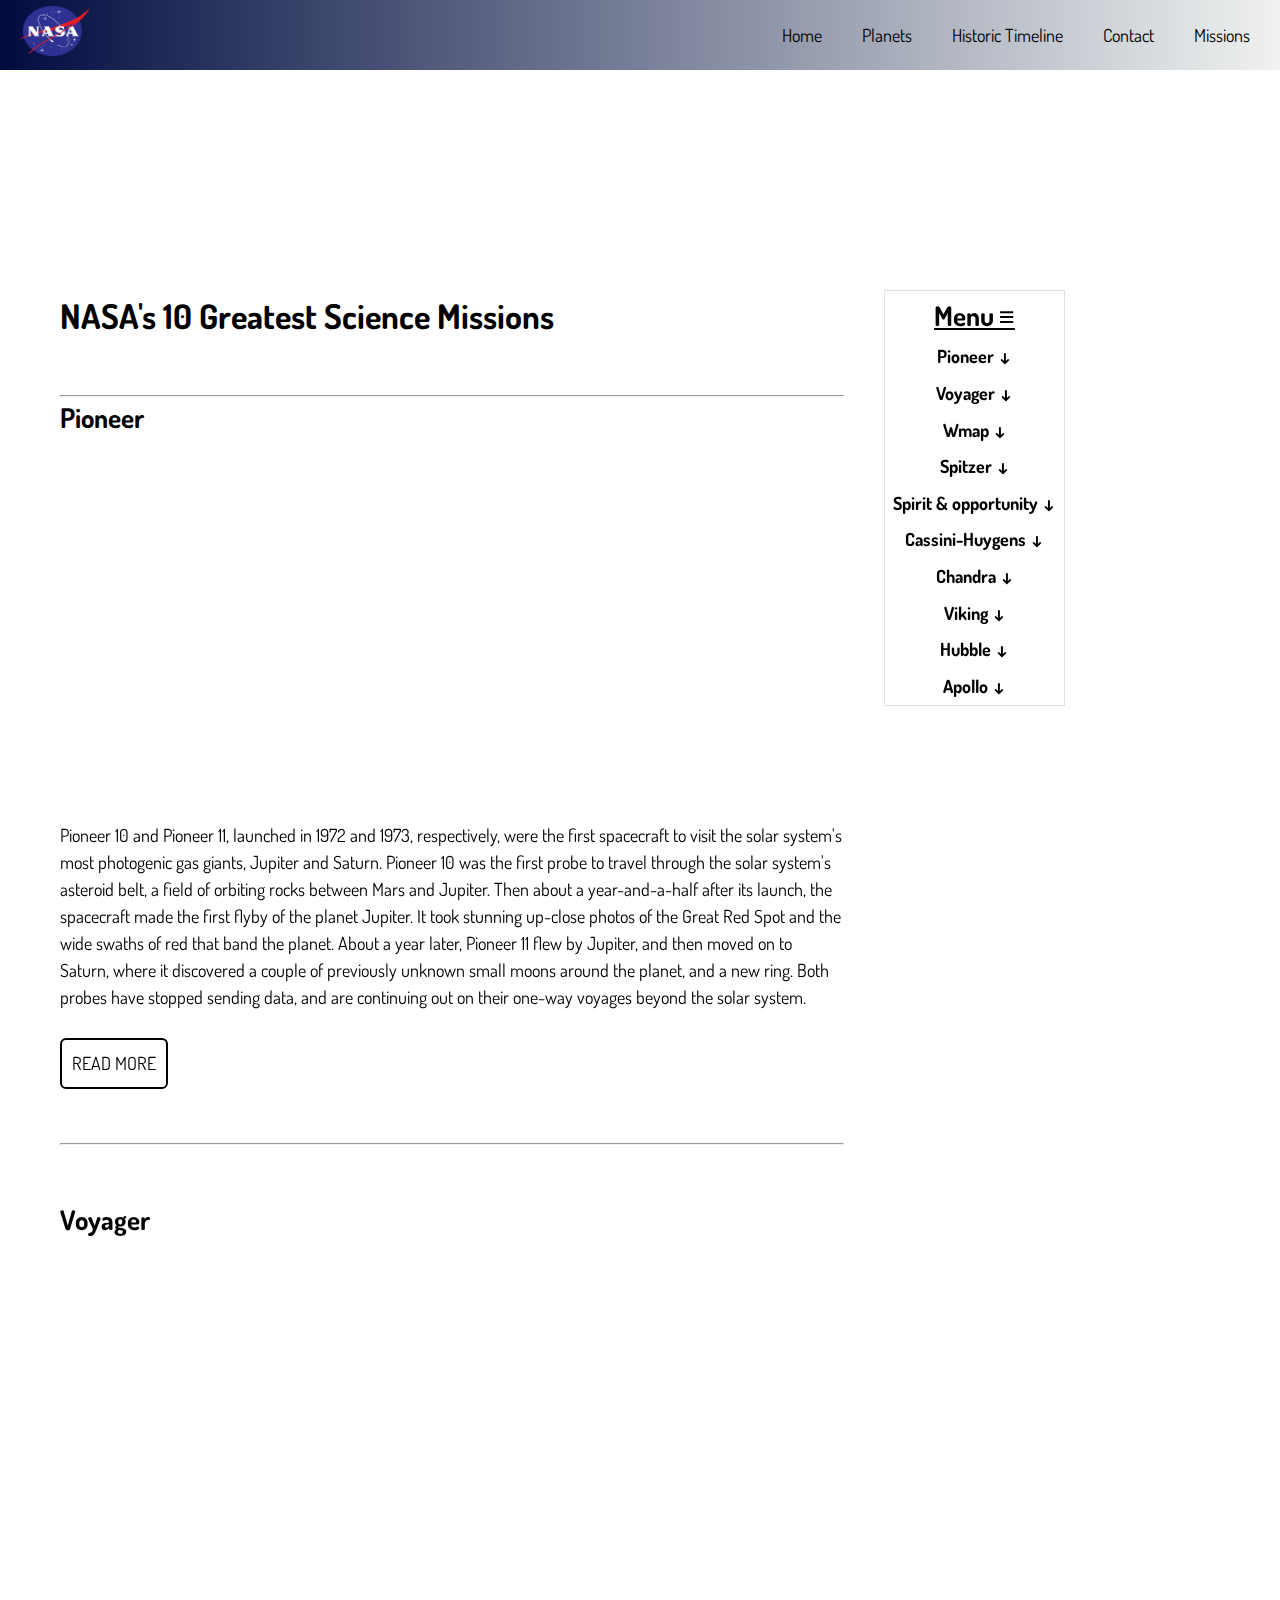
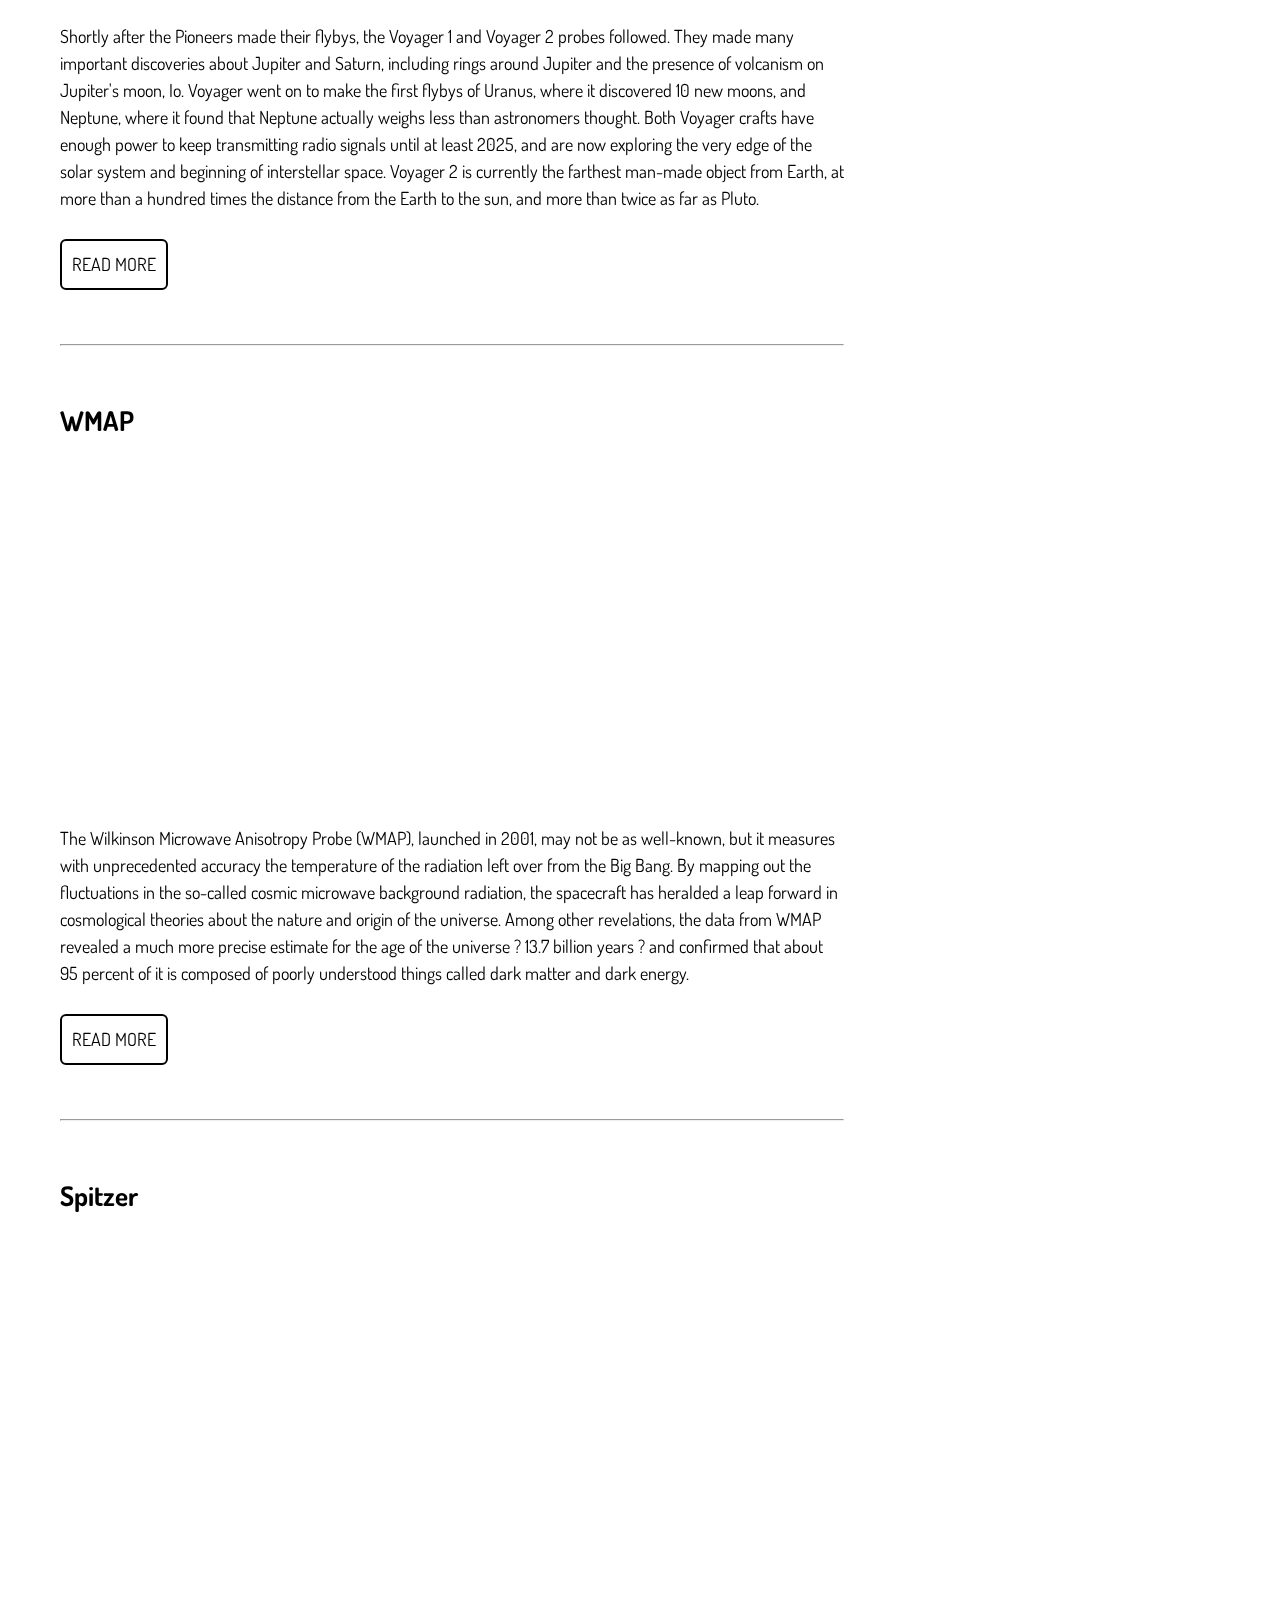
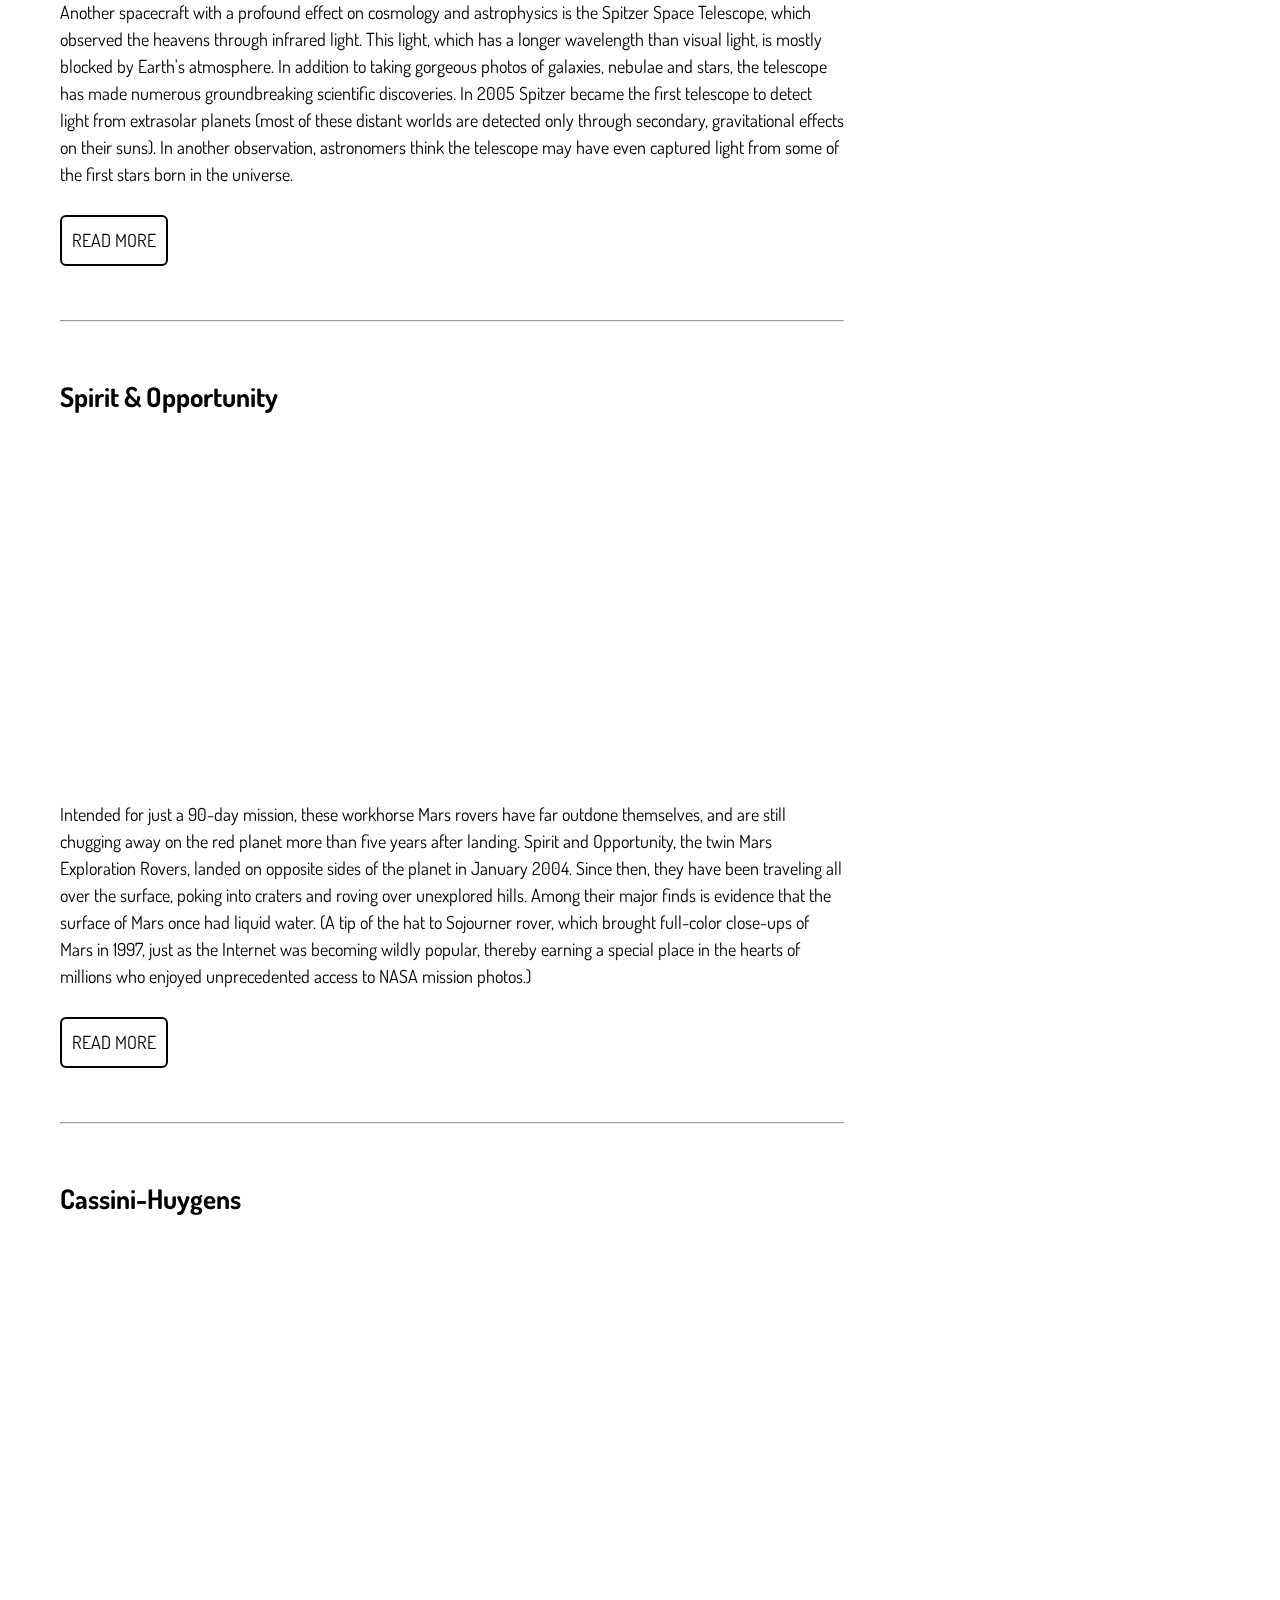
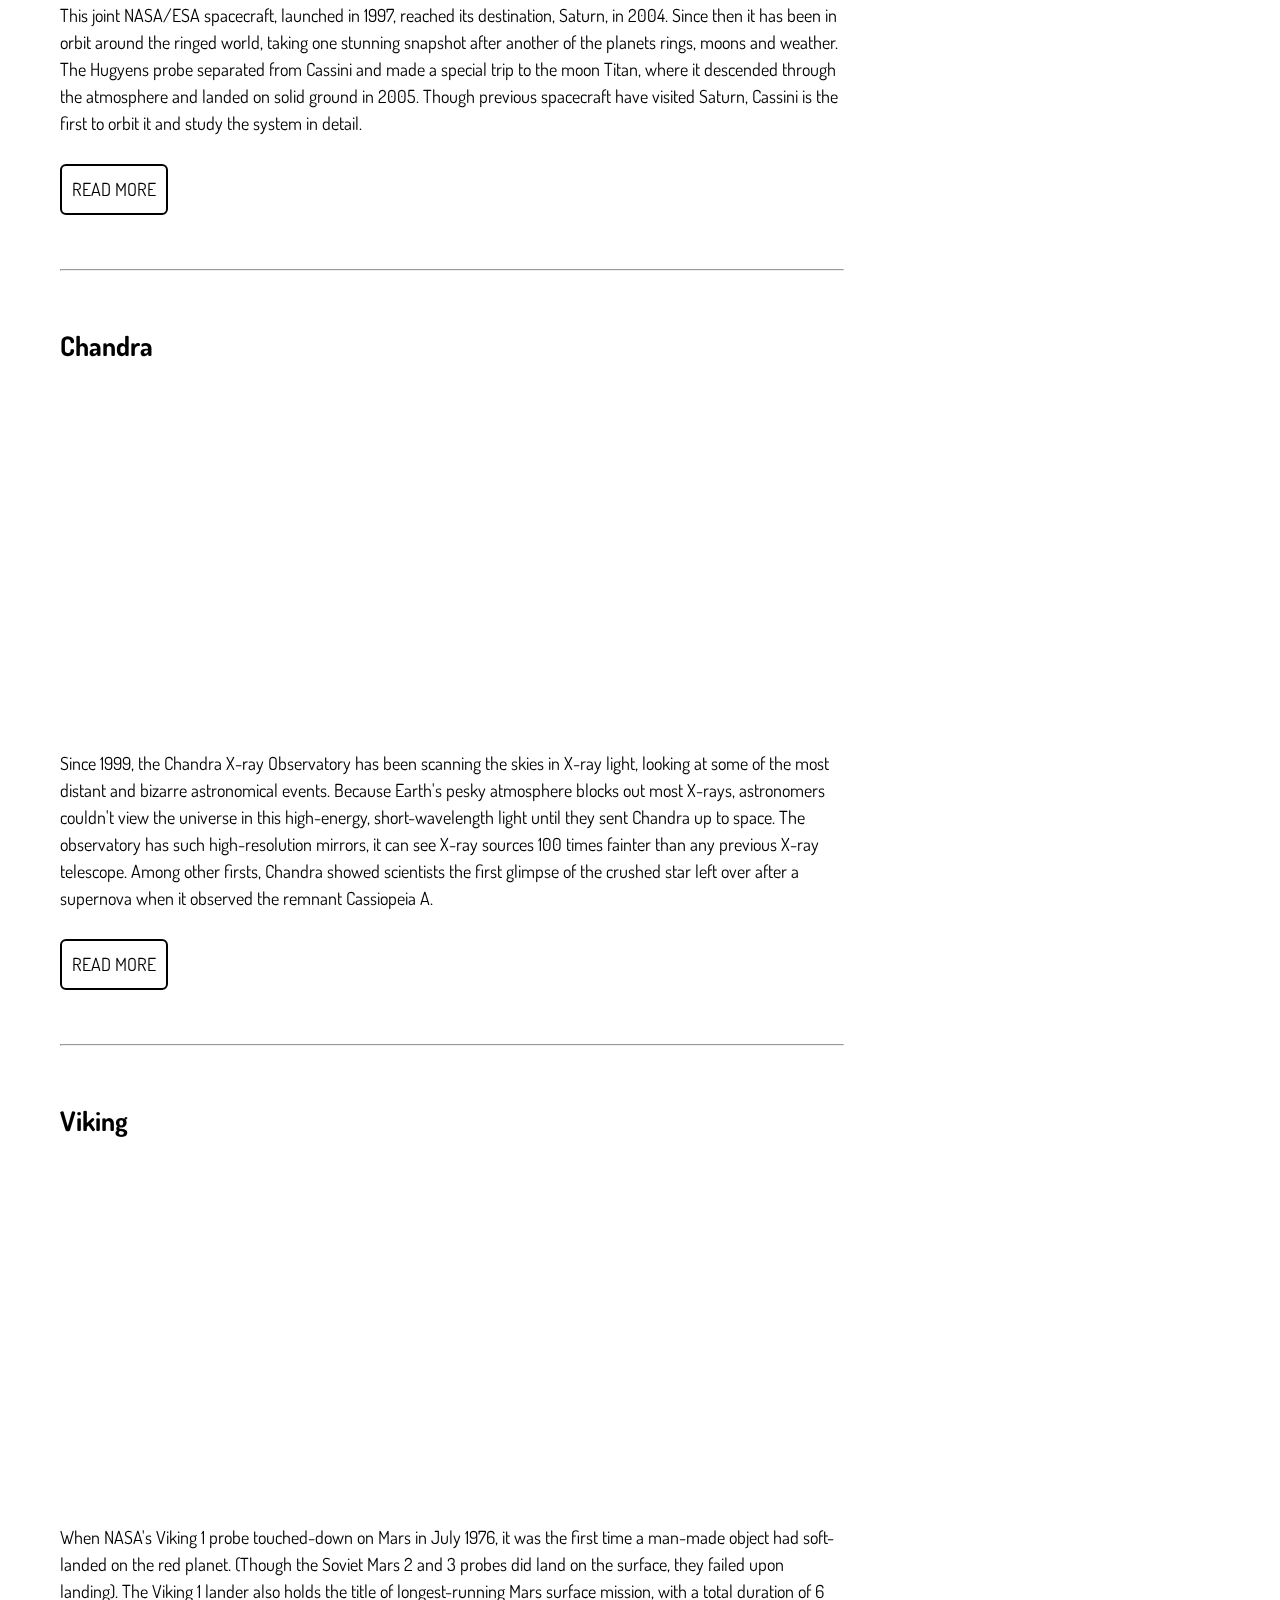
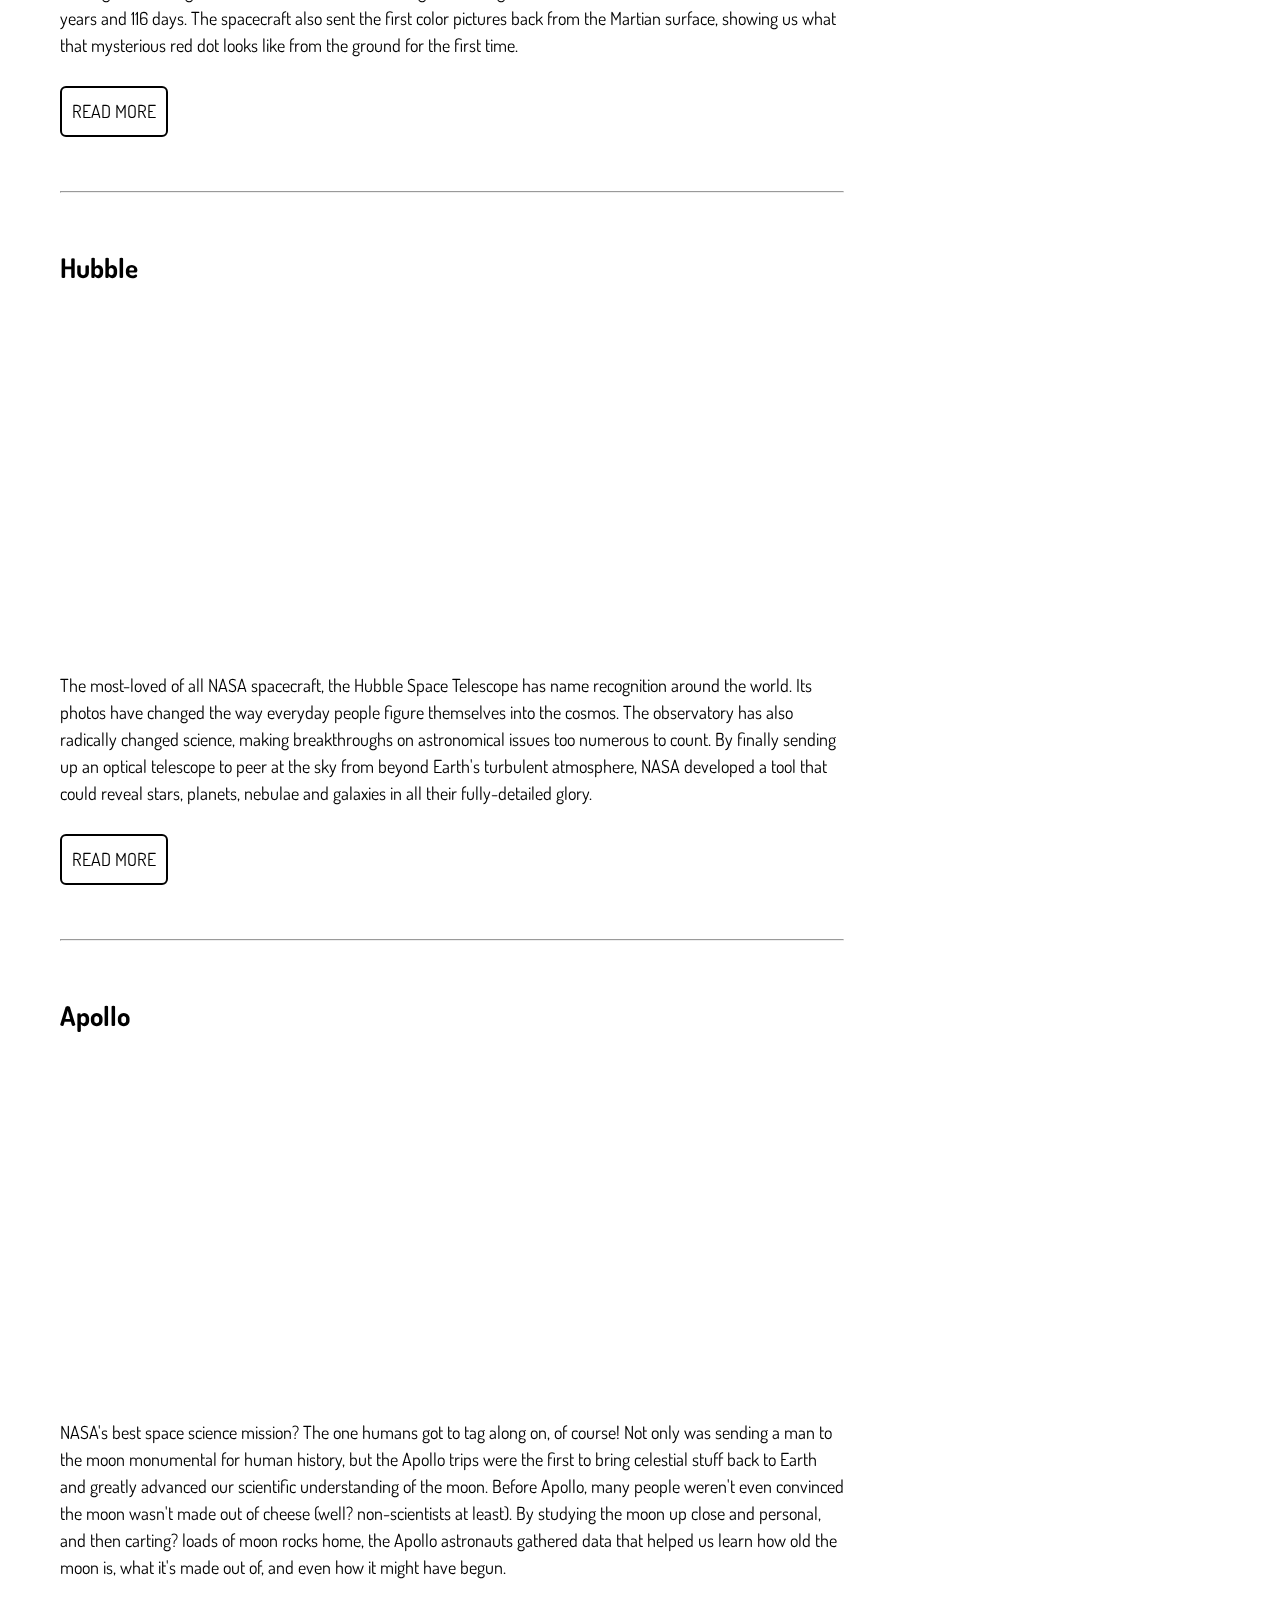
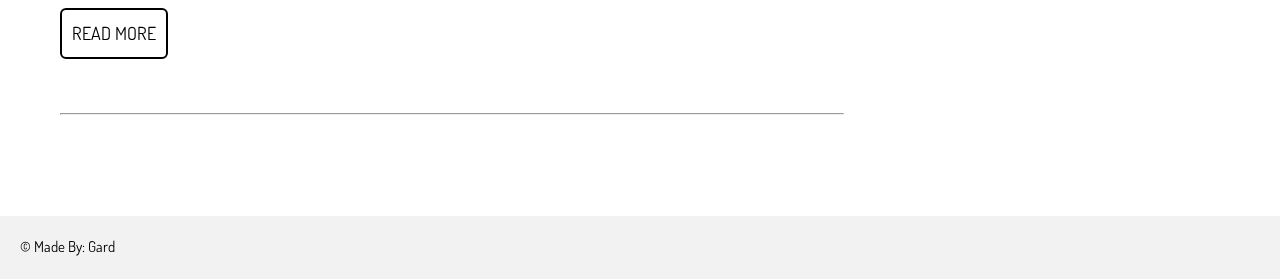
==== missions.html @ e84a9155 "asdas" ====
<!DOCTYPE html>
<html lang="en">
<head>
    <meta charset="UTF-8">
    <meta name="viewport" content="width=device-width, initial-scale=1.0">
    <meta http-equiv="X-UA-Compatible" content="ie=edge">
    <title>Missions</title>
    <link rel="stylesheet" href="css/style.css">
    <link rel="stylesheet" href="https://use.fontawesome.com/releases/v5.8.1/css/all.css" integrity="sha384-50oBUHEmvpQ+1lW4y57PTFmhCaXp0ML5d60M1M7uH2+nqUivzIebhndOJK28anvf" crossorigin="anonymous">
    <link rel="stylesheet" href="css/missions.css">
    <link rel="stylesheet" href="https://unpkg.com/aos@next/dist/aos.css" />

    
</head>
<body>
    <!--Navbar-->
        <nav class="navbar">
                <span class="navbar-toggle" id="js-navbar-toggle">
                    <i class="fas fa-bars"></i>
                </span>
                <a href="#" class="logo"><img src="bilder/logo.png" style="height: 50px; width: 70px;"></a>
                <ul class="main-nav" id="js-menu">
                    <li>
                        <a href="index.html" class="nav-links">Home</a>
                    </li>
                    <li>
                        <a href="planets2.html" class="nav-links">Planets</a>
                    </li>
                    <li>
                        <a href="timeline.html" class="nav-links">Historic Timeline</a>
                    </li>
                    <li>
                        <a href="#" class="nav-links">Contact</a>
                    </li>
                    <li>
                        <a href="" class="nav-links">Missions</a>
                    </li>
                </ul>
            </nav>

            <!--sidenav-->

            <section class="intro">
                    <div class="container-timeline">
                            
                    </div>
                  </section>
            
            
            <div class="container">
                    <!-- rows and columns -->
                    

                    <main>
                            <section>
                                
                              <article>
                                    <h1>NASA's 10 Greatest Science Missions</h1>
                                    <br><br><hr>

                                    <h2 id="pioneer">Pioneer</h2><br>  
                                    <iframe width="100%" height="350px;" src="https://www.youtube.com/embed/pKQG_kYLL0Y" frameborder="0" allow="accelerometer; autoplay; encrypted-media; gyroscope; picture-in-picture" allowfullscreen></iframe>
                                    
                                  <br>
                                  <p>Pioneer 10 and Pioneer 11, launched in 1972 and 1973, respectively, were the first spacecraft to visit the solar system's most photogenic gas giants, Jupiter and Saturn. Pioneer 10 was the first probe to travel through the solar system's asteroid belt, a field of orbiting rocks between Mars and Jupiter. Then about a year-and-a-half after its launch, the spacecraft made the first flyby of the planet Jupiter. It took stunning up-close photos of the Great Red Spot and the wide swaths of red that band the planet. About a year later, Pioneer 11 flew by Jupiter, and then moved on to Saturn, where it discovered a couple of previously unknown small moons around the planet, and a new ring. 
                                      Both probes have stopped sending data, and are continuing out on their one-way voyages beyond the solar system.</p>
                                      <br>
                                      <div>
                                            <a class="btn2" href="https://www.nasa.gov/centers/ames/missions/archive/pioneer.html" target="_blank" onclick="yourFunction(); return false">Read more</a>
                                            <div class="iconsmissions">
                                               <a href="#/"><i class="fab fa-facebook"></i></a>
                                               <a href="#/"><i class="fab fa-twitter-square"></i></a>
                                                <a href="#/"><i class="fab fa-linkedin"></i></a>
                                                <a href="#/"><i class="fab fa-github-square"></i></a>
                                                <a href="#/"><i class="fab fa-instagram"></i></a>
                                                <a href="#/"><i class="fab fa-google"></i></a>
                                                <a href="#/"><i class="fab fa-pinterest"></i></a>

                                        </div>
                                        </div>     
                                      <br><br><hr><br><br>
                                   
                                      <h2 id="voyager">Voyager</h2><br>
                                      <iframe width="100%;" height="350" src="https://www.youtube.com/embed/MGPM58S5Njg" frameborder="0" allow="accelerometer; autoplay; encrypted-media; gyroscope; picture-in-picture" allowfullscreen></iframe>
                                    <br>
                                    <p>Shortly after the Pioneers made their flybys, the Voyager 1 and Voyager 2 probes followed. They made many important discoveries about Jupiter and Saturn, including rings around Jupiter and the presence of volcanism on Jupiter's moon, Io. Voyager went on to make the first flybys of Uranus, where it discovered 10 new moons, and Neptune, where it found that Neptune actually weighs less than astronomers thought. Both Voyager crafts have enough power to keep transmitting radio signals until at least 2025, and are now exploring the very edge of the solar system and beginning of interstellar space. Voyager 2 is currently the farthest man-made object from Earth, 
                                        at more than a hundred times the distance from the Earth to the sun, and more than twice as far as Pluto.</p>
                                        <br>
                                      <div>
                                            <a class="btn2" href="https://voyager.jpl.nasa.gov/" target="_blank" onclick="yourFunction(); return false">Read more</a>
                                            <div class="iconsmissions">
                                                    <a href="#/"><i class="fab fa-facebook"></i></a>
                                                    <a href="#/"><i class="fab fa-twitter-square"></i></a>
                                                     <a href="#/"><i class="fab fa-linkedin"></i></a>
                                                     <a href="#/"><i class="fab fa-github-square"></i></a>
                                                     <a href="#/"><i class="fab fa-instagram"></i></a>
                                                     <a href="#/"><i class="fab fa-google"></i></a>
                                                     <a href="#/"><i class="fab fa-pinterest"></i></a>

                                        </div>
                                        </div>       
                                      
                                      <br><br><hr><br><br>
                                      
                                      <h2 id="wmap">WMAP</h2><br>
                                      <iframe width="100%;" height="350" src="https://www.youtube.com/embed/cnE4oYcCw8g" frameborder="0" allow="accelerometer; autoplay; encrypted-media; gyroscope; picture-in-picture" allowfullscreen></iframe>
                                        <br>
                                        <p>The Wilkinson Microwave Anisotropy Probe (WMAP), launched in 2001, may not be as well-known, but it measures with unprecedented accuracy the temperature of the radiation left over from the Big Bang. By mapping out the fluctuations in the so-called cosmic microwave background radiation, the spacecraft has heralded a leap forward in cosmological theories about the nature and origin of the universe. Among other revelations, the data from WMAP revealed a much more precise estimate for the age of the universe ? 13.7 billion years ? and confirmed that about 95 percent of it is 
                                            composed of poorly understood things called dark matter and dark energy.</p>
                                            <br>
                                      <div>
                                            <a class="btn2" href="https://map.gsfc.nasa.gov/" target="_blank" onclick="yourFunction(); return false">Read more</a>
                                            <div class="iconsmissions">
                                                    <a href="#/"><i class="fab fa-facebook"></i></a>
                                                    <a href="#/"><i class="fab fa-twitter-square"></i></a>
                                                     <a href="#/"><i class="fab fa-linkedin"></i></a>
                                                     <a href="#/"><i class="fab fa-github-square"></i></a>
                                                     <a href="#/"><i class="fab fa-instagram"></i></a>
                                                     <a href="#/"><i class="fab fa-google"></i></a>
                                                     <a href="#/"><i class="fab fa-pinterest"></i></a>
                                        </div>
                                        </div>             
                                      
                                      <br><br><hr><br><br>
                                            
                                            <h2 id="spitzer">Spitzer</h2><br>
                                            <iframe width="100%;" height="350" src="https://www.youtube.com/embed/vglkIIFQZWI" frameborder="0" allow="accelerometer; autoplay; encrypted-media; gyroscope; picture-in-picture" allowfullscreen></iframe><br>
                                            <p>Another spacecraft with a profound effect on cosmology and astrophysics is the Spitzer Space Telescope, which observed the heavens through infrared light. This light, which has a longer wavelength than visual light, is mostly blocked by Earth's atmosphere. In addition to taking gorgeous photos of galaxies, nebulae and stars, the telescope has made numerous groundbreaking scientific discoveries. In 2005 Spitzer became the first telescope to detect light from extrasolar planets (most of these distant worlds are detected only through secondary, gravitational effects on their suns). In another observation, astronomers think the telescope may have even captured light from some of the first stars born in the universe.</p>
                                            <br>
                                      <div>
                                            <a class="btn2" href="https://www.nasa.gov/feature/jpl/15-years-in-space-for-nasas-spitzer-space-telescope" target="_blank" onclick="yourFunction(); return false">Read more</a>
                                            <div class="iconsmissions">
                                                    <a href="#/"><i class="fab fa-facebook"></i></a>
                                                    <a href="#/"><i class="fab fa-twitter-square"></i></a>
                                                     <a href="#/"><i class="fab fa-linkedin"></i></a>
                                                     <a href="#/"><i class="fab fa-github-square"></i></a>
                                                     <a href="#/"><i class="fab fa-instagram"></i></a>
                                                     <a href="#/"><i class="fab fa-google"></i></a>
                                                     <a href="#/"><i class="fab fa-pinterest"></i></a>

                                        </div>
                                        </div>           
                                      
                                      <br><br><hr><br><br>

                                            <h2 id="spirit">Spirit & Opportunity</h2><br>
                                            <iframe width="100%;" height="350" src="https://www.youtube.com/embed/6t3IARmIdOI" frameborder="0" allow="accelerometer; autoplay; encrypted-media; gyroscope; picture-in-picture" allowfullscreen></iframe>
                                            <br>
                                            <p>Intended for just a 90-day mission, these workhorse Mars rovers have far outdone themselves, and are still chugging away on the red planet more than five years after landing. Spirit and Opportunity, the twin Mars Exploration Rovers, landed on opposite sides of the planet in January 2004. Since then, they have been traveling all over the surface, poking into craters and roving over unexplored hills. Among their major finds is evidence that the surface of Mars once had liquid water. (A tip of the hat to Sojourner rover, which brought full-color close-ups of Mars in 1997, just as the Internet was becoming wildly popular, thereby earning a special place in the hearts of millions who enjoyed unprecedented access to NASA mission photos.)</p>
                                            <br>
                                      <div>
                                            <a class="btn2" href="https://www.nasa.gov/mission_pages/mer/index.html" target="_blank" onclick="yourFunction(); return false">Read more</a>
                                            <div class="iconsmissions">
                                                    <a href="#/"><i class="fab fa-facebook"></i></a>
                                                    <a href="#/"><i class="fab fa-twitter-square"></i></a>
                                                     <a href="#/"><i class="fab fa-linkedin"></i></a>
                                                     <a href="#/"><i class="fab fa-github-square"></i></a>
                                                     <a href="#/"><i class="fab fa-instagram"></i></a>
                                                     <a href="#/"><i class="fab fa-google"></i></a>
                                                     <a href="#/"><i class="fab fa-pinterest"></i></a>

                                        </div>
                                        </div>               
                                      
                                      <br><br><hr><br><br>

                                            <h2 id="cassini">Cassini-Huygens</h2><br>
                                            <iframe width="100%;" height="350" src="https://www.youtube.com/embed/68vxYRAony8" frameborder="0" allow="accelerometer; autoplay; encrypted-media; gyroscope; picture-in-picture" allowfullscreen></iframe><br>
                                            <p>This joint NASA/ESA spacecraft, launched in 1997, reached its destination, Saturn, in 2004. Since then it has been in orbit around the ringed world, taking one stunning snapshot after another of the planets rings, moons and weather. The Hugyens probe separated from Cassini and made a special trip to the moon Titan, where it descended through the atmosphere and landed on solid ground in 2005. Though previous spacecraft have visited Saturn, Cassini is the first to orbit it and study the system in detail.</p>
                                            <br>
                                      <div>
                                            <a class="btn2" href="https://www.nasa.gov/mission_pages/cassini/main/index.html" target="_blank" onclick="yourFunction(); return false">Read more</a>
                                            <div class="iconsmissions">
                                                    <a href="#/"><i class="fab fa-facebook"></i></a>
                                                    <a href="#/"><i class="fab fa-twitter-square"></i></a>
                                                     <a href="#/"><i class="fab fa-linkedin"></i></a>
                                                     <a href="#/"><i class="fab fa-github-square"></i></a>
                                                     <a href="#/"><i class="fab fa-instagram"></i></a>
                                                     <a href="#/"><i class="fab fa-google"></i></a>
                                                     <a href="#/"><i class="fab fa-pinterest"></i></a>

                                        </div>
                                        </div>         
                                      
                                      <br><br><hr><br><br>

                                            <h2 id="chandra">Chandra</h2><br>
                                            <iframe width="100%;" height="350" src="https://www.youtube.com/embed/WJq_0ojsHq8" frameborder="0" allow="accelerometer; autoplay; encrypted-media; gyroscope; picture-in-picture" allowfullscreen></iframe><br>
                                            <p>Since 1999, the Chandra X-ray Observatory has been scanning the skies in X-ray light, looking at some of the most distant and bizarre astronomical events. Because Earth's pesky atmosphere blocks out most X-rays, astronomers couldn't view the universe in this high-energy, short-wavelength light until they sent Chandra up to space. The observatory has such high-resolution mirrors, it can see X-ray sources 100 times fainter than any previous X-ray telescope. Among other firsts, Chandra showed scientists the first glimpse of the crushed star left over after a supernova when it observed the remnant Cassiopeia A.</p>
                                            <br>
                                            <div>
                                                    <a class="btn2" href="https://www.nasa.gov/mission_pages/chandra/main/index.html" target="_blank" onclick="yourFunction(); return false">Read more</a>
                                                    <div class="iconsmissions">
                                                            <a href="#/"><i class="fab fa-facebook"></i></a>
                                                            <a href="#/"><i class="fab fa-twitter-square"></i></a>
                                                             <a href="#/"><i class="fab fa-linkedin"></i></a>
                                                             <a href="#/"><i class="fab fa-github-square"></i></a>
                                                             <a href="#/"><i class="fab fa-instagram"></i></a>
                                                             <a href="#/"><i class="fab fa-google"></i></a>
                                                             <a href="#/"><i class="fab fa-pinterest"></i></a>
        
                                                </div>
                                                </div>   
                                            
                                            <br><br><hr><br><br>

                                            <h2 id="viking">Viking</h2><br>
                                            <iframe width="100%;" height="350" src="https://www.youtube.com/embed/2omjPrRxJBk" frameborder="0" allow="accelerometer; autoplay; encrypted-media; gyroscope; picture-in-picture" allowfullscreen></iframe><br>
                                            <p>When NASA's Viking 1 probe touched-down on Mars in July 1976, it was the first time a man-made object had soft-landed on the red planet. (Though the Soviet Mars 2 and 3 probes did land on the surface, they failed upon landing). The Viking 1 lander also holds the title of longest-running Mars surface mission, with a total duration of 6 years and 116 days. The spacecraft also sent the first color pictures back from the Martian surface, showing us what that mysterious red dot looks like from the ground for the first time.</p>
                                            <br>
                                      <div>
                                            <a class="btn2" href="https://mars.nasa.gov/programmissions/missions/past/viking/" target="_blank" onclick="yourFunction(); return false">Read more</a>
                                            <div class="iconsmissions">
                                                    <a href="#/"><i class="fab fa-facebook"></i></a>
                                                    <a href="#/"><i class="fab fa-twitter-square"></i></a>
                                                     <a href="#/"><i class="fab fa-linkedin"></i></a>
                                                     <a href="#/"><i class="fab fa-github-square"></i></a>
                                                     <a href="#/"><i class="fab fa-instagram"></i></a>
                                                     <a href="#/"><i class="fab fa-google"></i></a>
                                                     <a href="#/"><i class="fab fa-pinterest"></i></a>

                                        </div>
                                        </div>      
                                      
                                      <br><br><hr><br><br>

                                            <h2 id="hubble">Hubble</h2><br>
                                            <iframe width="100%;" height="350" src="https://www.youtube.com/embed/GTWeA_1zyLw" frameborder="0" allow="accelerometer; autoplay; encrypted-media; gyroscope; picture-in-picture" allowfullscreen></iframe><br>
                                            <p>The most-loved of all NASA spacecraft, the Hubble Space Telescope has name recognition around the world. Its photos have changed the way everyday people figure themselves into the cosmos. The observatory has also radically changed science, making breakthroughs on astronomical issues too numerous to count. By finally sending up an optical telescope to peer at the sky from beyond Earth's turbulent atmosphere, NASA developed a tool that could reveal stars, planets, nebulae and galaxies in all their fully-detailed glory.</p>
                                            <br>
                                            <div>
                                                    <a class="btn2" href="https://www.nasa.gov/mission_pages/hubble/main/index.html" target="_blank" onclick="yourFunction(); return false">Read more</a>
                                                    <div class="iconsmissions">
                                                            <a href="#/"><i class="fab fa-facebook"></i></a>
                                                            <a href="#/"><i class="fab fa-twitter-square"></i></a>
                                                             <a href="#/"><i class="fab fa-linkedin"></i></a>
                                                             <a href="#/"><i class="fab fa-github-square"></i></a>
                                                             <a href="#/"><i class="fab fa-instagram"></i></a>
                                                             <a href="#/"><i class="fab fa-google"></i></a>
                                                             <a href="#/"><i class="fab fa-pinterest"></i></a>
        
                                                </div>
                                                </div>
                                            <br><br><hr><br><br>

                                            <h2 id="apollo">Apollo</h2><br>
                                            <iframe width="100%;" height="350" src="https://www.youtube.com/embed/1e2AnpbGLqw" frameborder="0" allow="accelerometer; autoplay; encrypted-media; gyroscope; picture-in-picture" allowfullscreen></iframe><br>
                                            <p>NASA's best space science mission? The one humans got to tag along on, of course! Not only was sending a man to the moon monumental for human history, but the Apollo trips were the first to bring celestial stuff back to Earth and greatly advanced our scientific understanding of the moon. Before Apollo, many people weren't even convinced the moon wasn't made out of cheese (well? non-scientists at least). By studying the moon up close and personal, and then carting? loads of moon rocks home, the Apollo astronauts gathered data that helped us learn how old the moon is, what it's made out of, and even how it might have begun.</p>
                                            <br>
                                      <div>
                                            <a class="btn2" href="https://www.nasa.gov/mission_pages/apollo/missions/index.html" target="_blank" onclick="yourFunction(); return false">Read more</a>
                                        <div class="iconsmissions">
                                                <a href="#/"><i class="fab fa-facebook"></i></a>
                                               <a href="#/"><i class="fab fa-twitter-square"></i></a>
                                                <a href="#/"><i class="fab fa-linkedin"></i></a>
                                                <a href="#/"><i class="fab fa-github-square"></i></a>
                                                <a href="#/"><i class="fab fa-instagram"></i></a>
                                                <a href="#/"><i class="fab fa-google"></i></a>
                                                <a href="#/"><i class="fab fa-pinterest"></i></a>

                                        </div>
                                      
                                    </div>
                                            <br><br><hr><br><br><br>

                                        </article>
                              <aside>
                                  <div class="sidenav" data-aos="flip-left"
                                  data-aos-easing="ease-out-cubic"
                                  data-aos-duration="400">
                                      <h2 class="h2menu">Menu &equiv;</h2>
                                    <h4><a href="#pioneer">Pioneer &darr;</a></h4>
                                  <h4><a href="#voyager">Voyager &darr;</a></h4>
                                  <h4><a href="#wmap">Wmap &darr;</a></h4>
                                  <h4><a href="#spitzer">Spitzer &darr;</a></h4>
                                  <h4><a href="#spirit">Spirit & opportunity &darr;</a></h4>
                                  <h4><a href="#cassini">Cassini-Huygens &darr;</a></h4>
                                  <h4><a href="#chandra">Chandra &darr;</a></h4>
                                  <h4><a href="#viking">Viking &darr;</a></h4>
                                  <h4><a href="#hubble">Hubble &darr;</a></h4>
                                  <h4><a href="#apollo">Apollo &darr;</a></h4>
                                </div>

                                
                              </aside>
                            </section>
                          </main>
                  </div>

            

                  <button onclick="topFunction()" id="myBtn" title="Go to top">Top</button>

            <!--footer-->
    <footer class="page-footer">
            <small>© Made By: Gard</small>
            <ul>
              <li>
                <a href="" target="_blank">
                  <i class="fab fa-facebook"></i>
                </a>
              </li>
              <li>
                <a href="" target="_blank">
                  <i class="fab fa-twitter-square"></i>
                </a>
              </li>
              <li>
                <a href="" target="_blank">
                  <i class="fab fa-linkedin"></i>
                </a>
              </li>
              <li>
                <a href="" target="_blank">
                  <i class="fab fa-github-square"></i>
                </a>
              </li>
            </ul>
          </footer>

    

    <script src="js/script.js"></script>
    <script src="js/missions.js"></script>
    <script src="https://unpkg.com/aos@next/dist/aos.js"></script>
  <script>
    AOS.init();
  </script>


</body>
</html>
---- css/style.css ----
@import url("https://fonts.googleapis.com/css?family=Dosis:400,700");

:root {
  --main-white-color: #f2f2f2;
  --main-black-color: black;
  --main-purple-color: #9e89b8;
}

* {
  padding: 0;
  margin: 0;
  box-sizing: border-box;
}

button {
  background: none;
  outline: none;
  cursor: pointer;
}

ul {
  list-style: none;
}

a {
  text-decoration: none;
  color: inherit;
}

body {
  font: 16px/1.5 "Dosis", sans-serif;
  
}

.navbar {
  font-size: 18px;
  background: #F0F2F0;  /* fallback for old browsers */
  background: -webkit-linear-gradient(to right, #000C40, #F0F2F0);  /* Chrome 10-25, Safari 5.1-6 */
  background: linear-gradient(to right, #000C40, #F0F2F0); /* W3C, IE 10+/ Edge, Firefox 16+, Chrome 26+, Opera 12+, Safari 7+ */;
  padding-bottom: 10px;
}

.main-nav {
  list-style-type: none;
  display: none;
}

.nav-links,
.logo {
  text-decoration: none;
  color: black;
}

.main-nav li {
  text-align: center;
  margin: 15px auto;
}

.logo {
  display: inline-block;
  font-size: 22px;
  margin-top: 10px;
  margin-left: 20px;
}

.navbar-toggle {
  position: absolute;
  top: 10px;
  right: 20px;
  cursor: pointer;
  color: black;
  font-size: 24px;
}

.active {
  display: block;
}

/* CONTAINER
–––––––––––––––––––––––––––––––––––––––––––––––––– */
.wrapper {
  display: flex;
  flex-direction: column;
  min-height: 100vh;
}

.wrapper > * {
  padding: 20px;
}
/* MAIN
–––––––––––––––––––––––––––––––––––––––––––––––––– */
.page-main {
  display: flex;
  flex-direction: column;
  justify-content: center;
  flex-grow: 1;
  min-height: 350px;
  background-image: url(https://cdn.wallpapersafari.com/97/47/Cu0SnF.jpg);
  background-size: cover;
  background-repeat: no-repeat;
  
  width: 100%;
  height: auto;

}


.page-main div {
  max-width: 500px;
}

.page-main h1 {
  margin-bottom: 10px;
  color: white;
}

.page-main p + p {
  margin-top: 10px;
  color: white;
}

.page-main p {
  color: white;
}


/* FOOTER
–––––––––––––––––––––––––––––––––––––––––––––––––– */
.page-footer {
  display: flex;
  flex-direction: column-reverse;
  background: var(--main-white-color);
  padding: 20px;
}

.page-footer ul {
  display: flex;
  font-size: 1.5rem;
  margin-bottom: 5px;
  
}

.page-footer ul li:not(:last-child) {
  margin-right: 20px;
}

.btn {
  color: white !important;
  text-transform: uppercase;
  padding: 10px;
  border: 2px solid white !important;
  border-radius: 6px;
  display: inline-block;
  
  }

  .btn:hover {
      color: black !important;
      background: white;
      border-color: white !important;
      transition: all 0.4s ease 0s;
      }

      



/* Media Queries
–––––––––––––––––––––––––––––––––––––––––––––––––– */
@media screen and (min-width: 550px) {
  

  .page-footer {
    flex-direction: row;
    justify-content: space-between;
    align-items: center;
    padding: 20px;
  }

  .page-footer ul {
    margin-bottom: 0;
  }

  
}

@media screen and (min-width: 768px) {
  .navbar {
      display: flex;
      justify-content: space-between;
      padding-bottom: 0;
      height: 70px;
      align-items: center;
  }

  .main-nav {
      display: flex;
      margin-right: 30px;
      flex-direction: row;
      justify-content: flex-end;
  }

  .main-nav li {
      margin: 0;
  }

  .nav-links {
      margin-left: 40px;
  }

  .logo {
      margin-top: 0;
  }

  .navbar-toggle {
      display: none;
  }

  .logo:hover,
  .nav-links:hover {
      color: black;
      text-decoration: underline;
  }
  body {
    font-size: 18px;
  }

  .page-main {
    padding-left: 90px;
    
    
  }

  
}
---- css/missions.css ----
.container {
  max-width: 1200px;
	margin: 0 auto;
	padding-top: 20px;
	padding-bottom: 20px;
}

main {
  max-width: 1200px;
  margin: 0 auto;
}
section {
  display: flex;
  flex-direction: row;
  flex-wrap: wrap;
}
article,
aside {
	flex-basis: 100%;
	margin-left: 20px;
	margin-right: 20px;
}

aside {
	
	text-align: center;
	margin-bottom: 20px;
	
}

aside h4 {
	margin-top: 15px;
}

.intro {
	background: url(https://wallpaperfm.com/img/original/0/5/b/13037.jpg);
    background-repeat: no-repeat;
    background-size: cover;
    
    background-position: center;
	padding: 100px 0;

}

.container-timeline {
	width: 90%;
	max-width: 1200px;
	margin: 0 auto;
	text-align: center;
	
}



article img {
	width: 100%;
	height: 200px;
}

.sidenav a:hover {
	text-decoration: underline;
	transform: scale(1.05);
	transition: all 0.4s ease-in;
}

.h2menu {
	text-decoration: underline;
}

.btn2 {
  color: black !important;
  text-transform: uppercase;
  padding: 10px;
  border: 2px solid black !important;
  border-radius: 6px;
	display: inline-block;
	
  }

  .btn2:hover {
      color: black !important;
      background: #E0EAFC;  /* fallback for old browsers */
background: -webkit-linear-gradient(to right, #CFDEF3, #E0EAFC);  /* Chrome 10-25, Safari 5.1-6 */
background: linear-gradient(to right, #CFDEF3, #E0EAFC); /* W3C, IE 10+/ Edge, Firefox 16+, Chrome 26+, Opera 12+, Safari 7+ */
      border-color: black !important;
			transition: all 0.4s ease 0s;
			opacity: 0.7;
			}
			
			.iconsmissions {

				float:right;
			}

			
			.iconsmissions i {
				font-size: 20px;
				padding: 2px;
			}
			





@media screen and (min-width: 800px) {
  aside {
    flex: 3;
  }
  article {
    flex: 7;
	}
	
	article img {
		width: 100%;
		height: 350px;
	}
	.sidenav {
		position: fixed;
		border: 1px solid rgba(226,226,226,1);
		padding: 8px;
		line-height: 1.2;
		
		color: black;
		
	}
	.iconsmissions i {
		font-size: 30px;
		padding: 5px;
	}

	h1 {
		font-size: 34px;
}
}


#myBtn {
	display: none;
	position: fixed;
	bottom: 20px;
	right: 30px;
	z-index: 99;
	font-size: 18px;
	border: none;
	outline: none;
	background-color:black;
	color: white;
	cursor: pointer;
	padding: 15px;
	border-radius: 4px;
	margin-bottom: 70px;
}

#myBtn:hover {
	opacity: 0.7;
	transition: 0.5s ease;
}
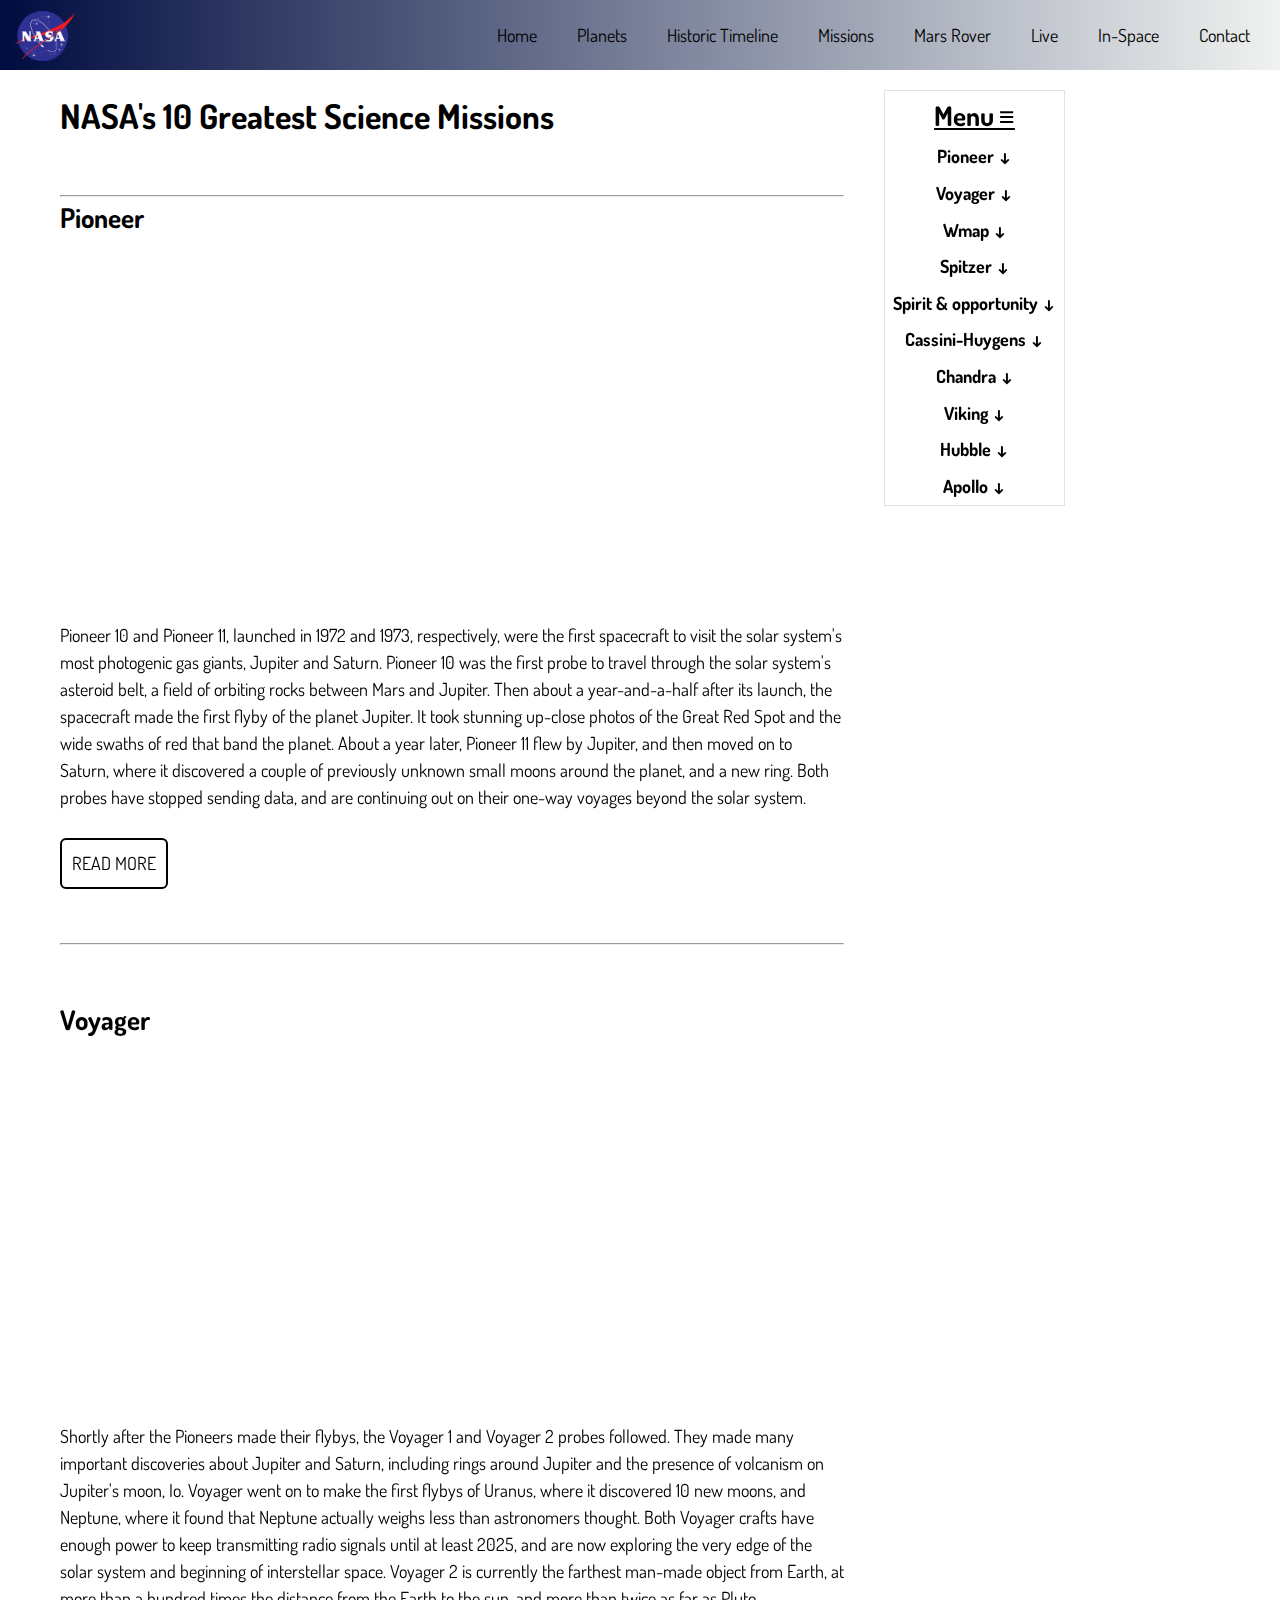
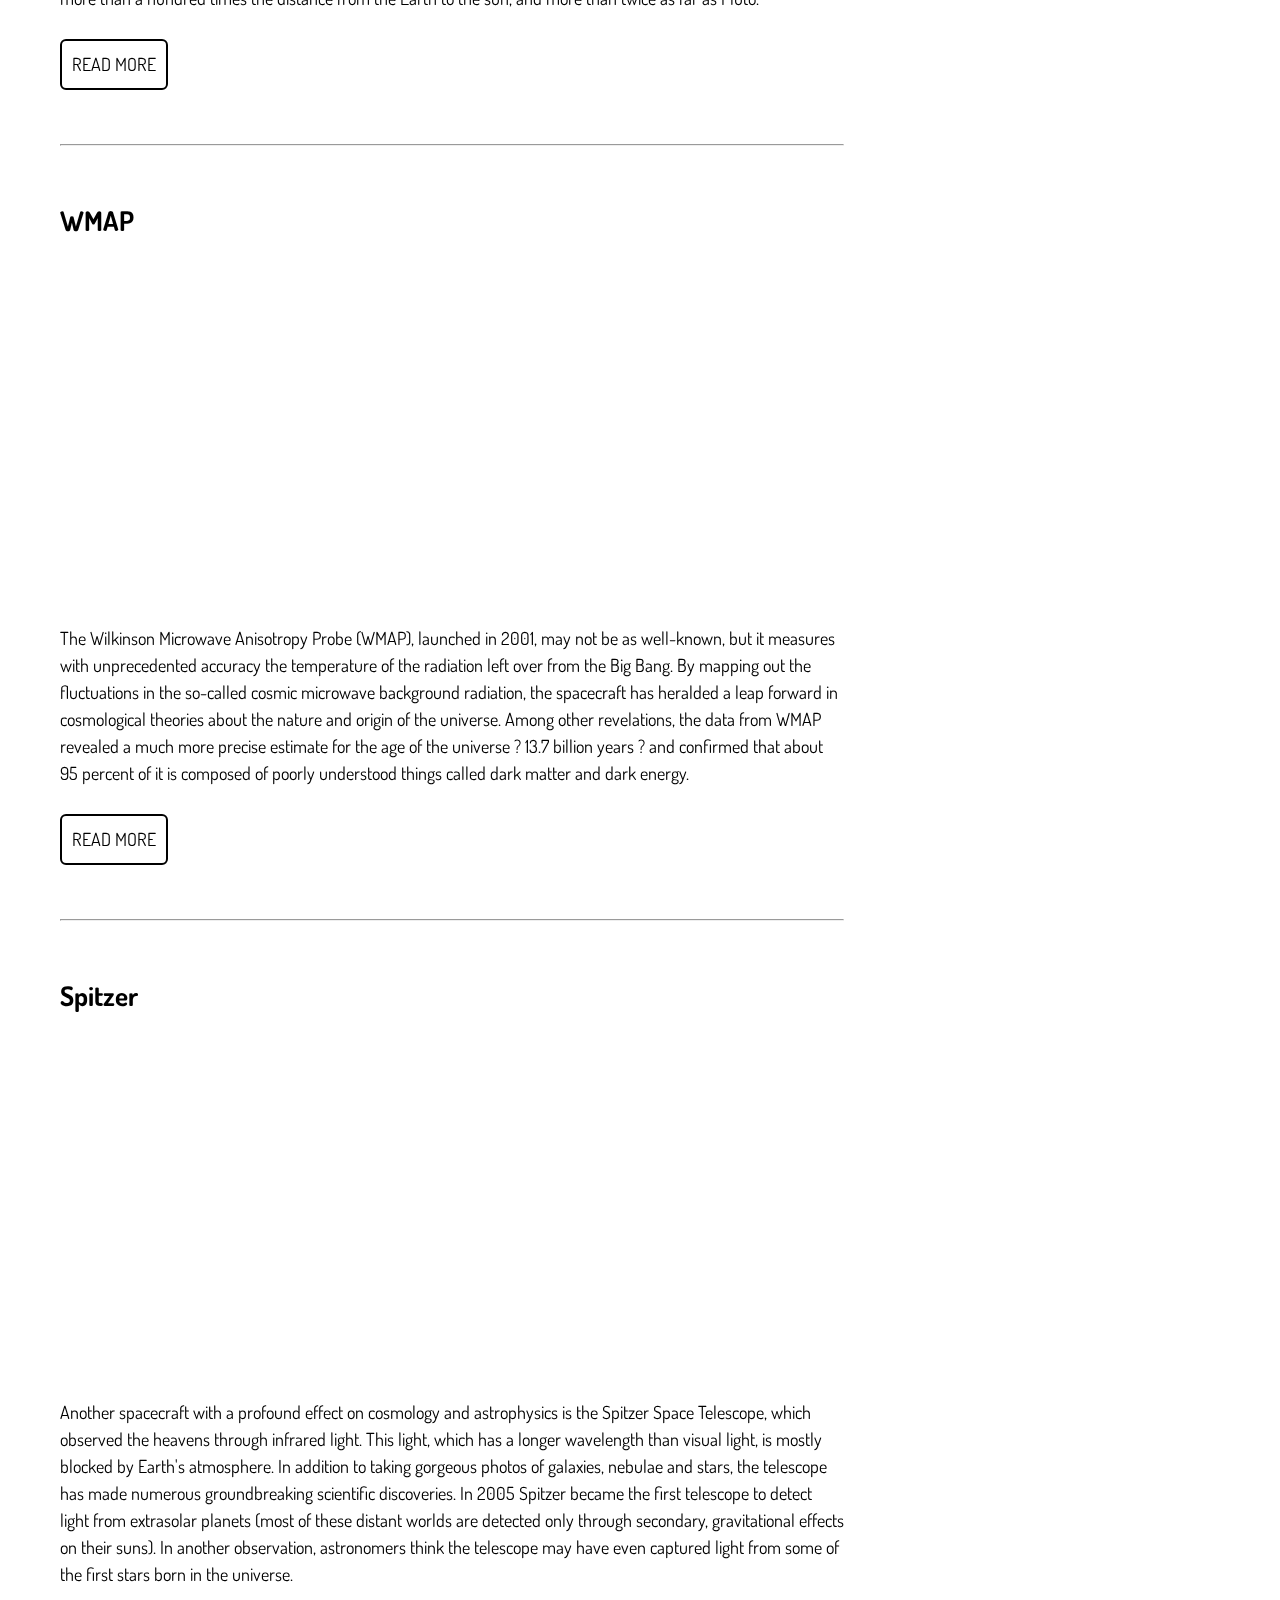
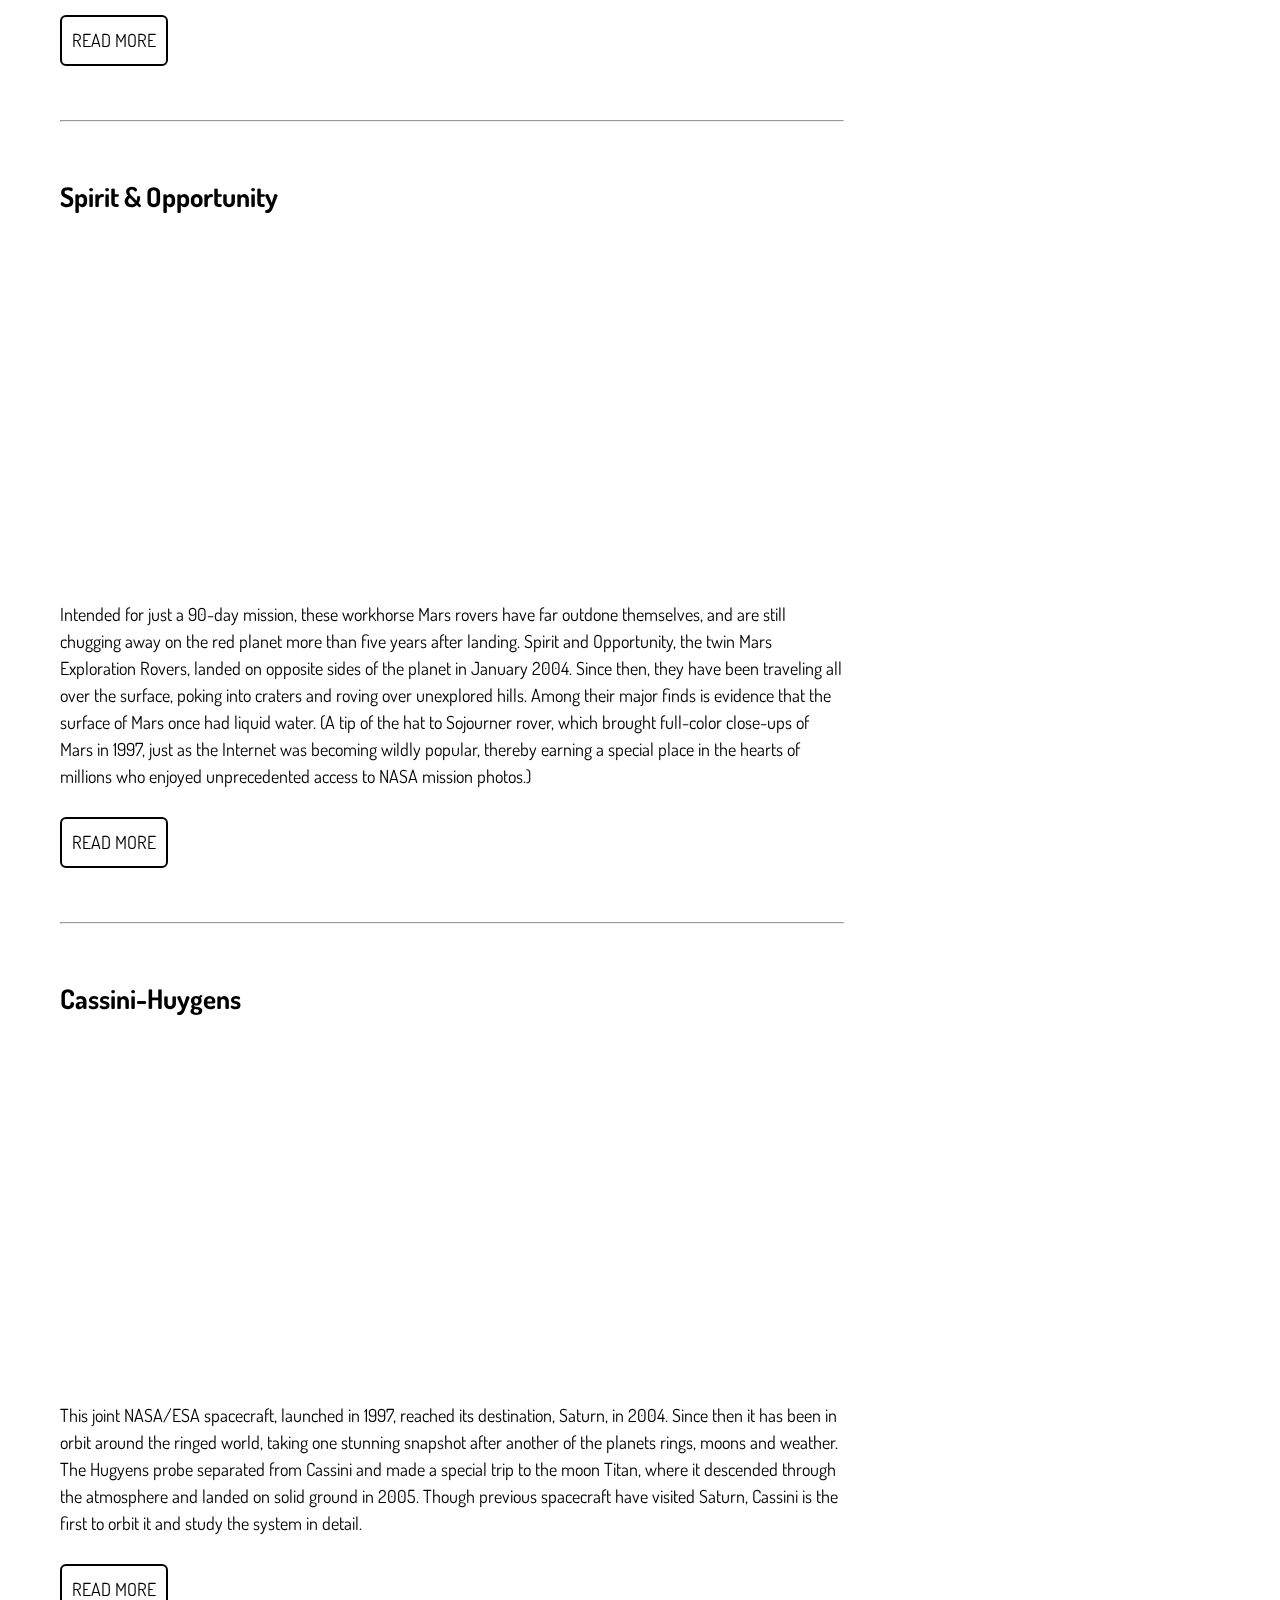
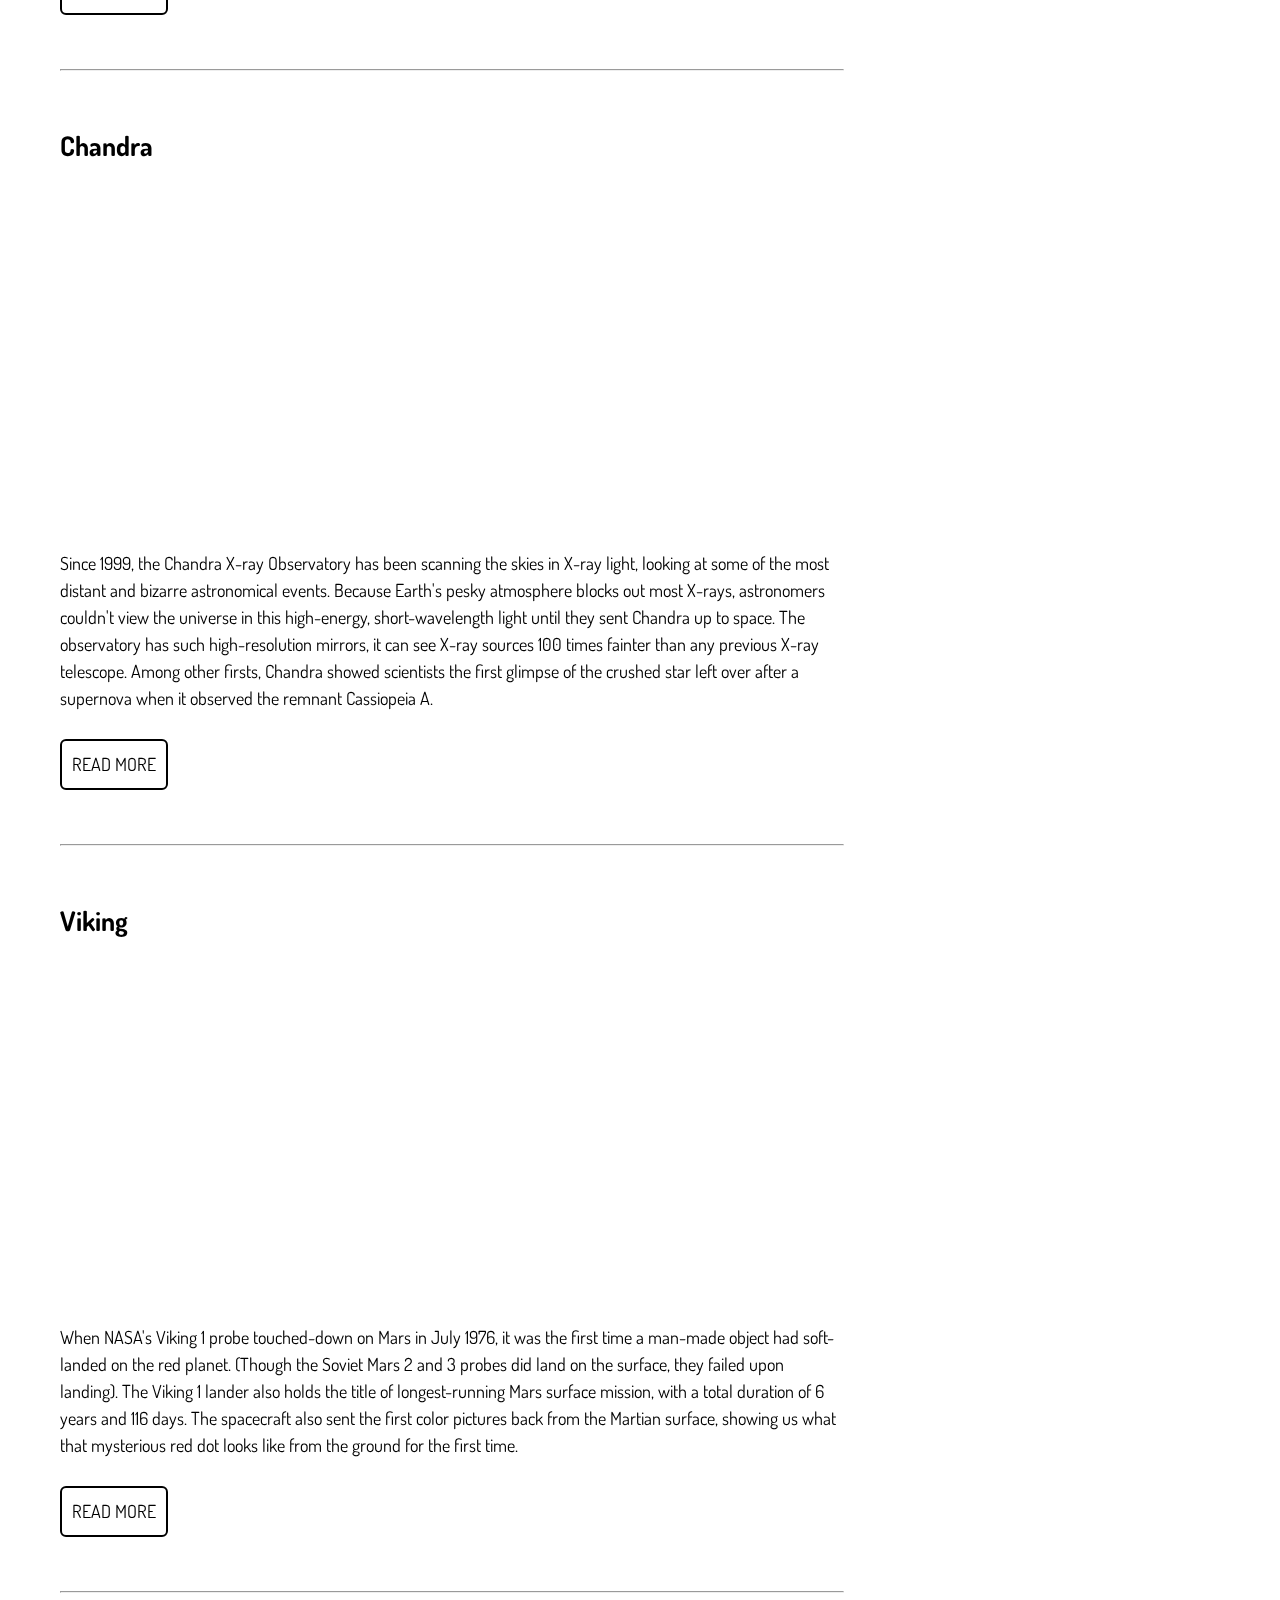
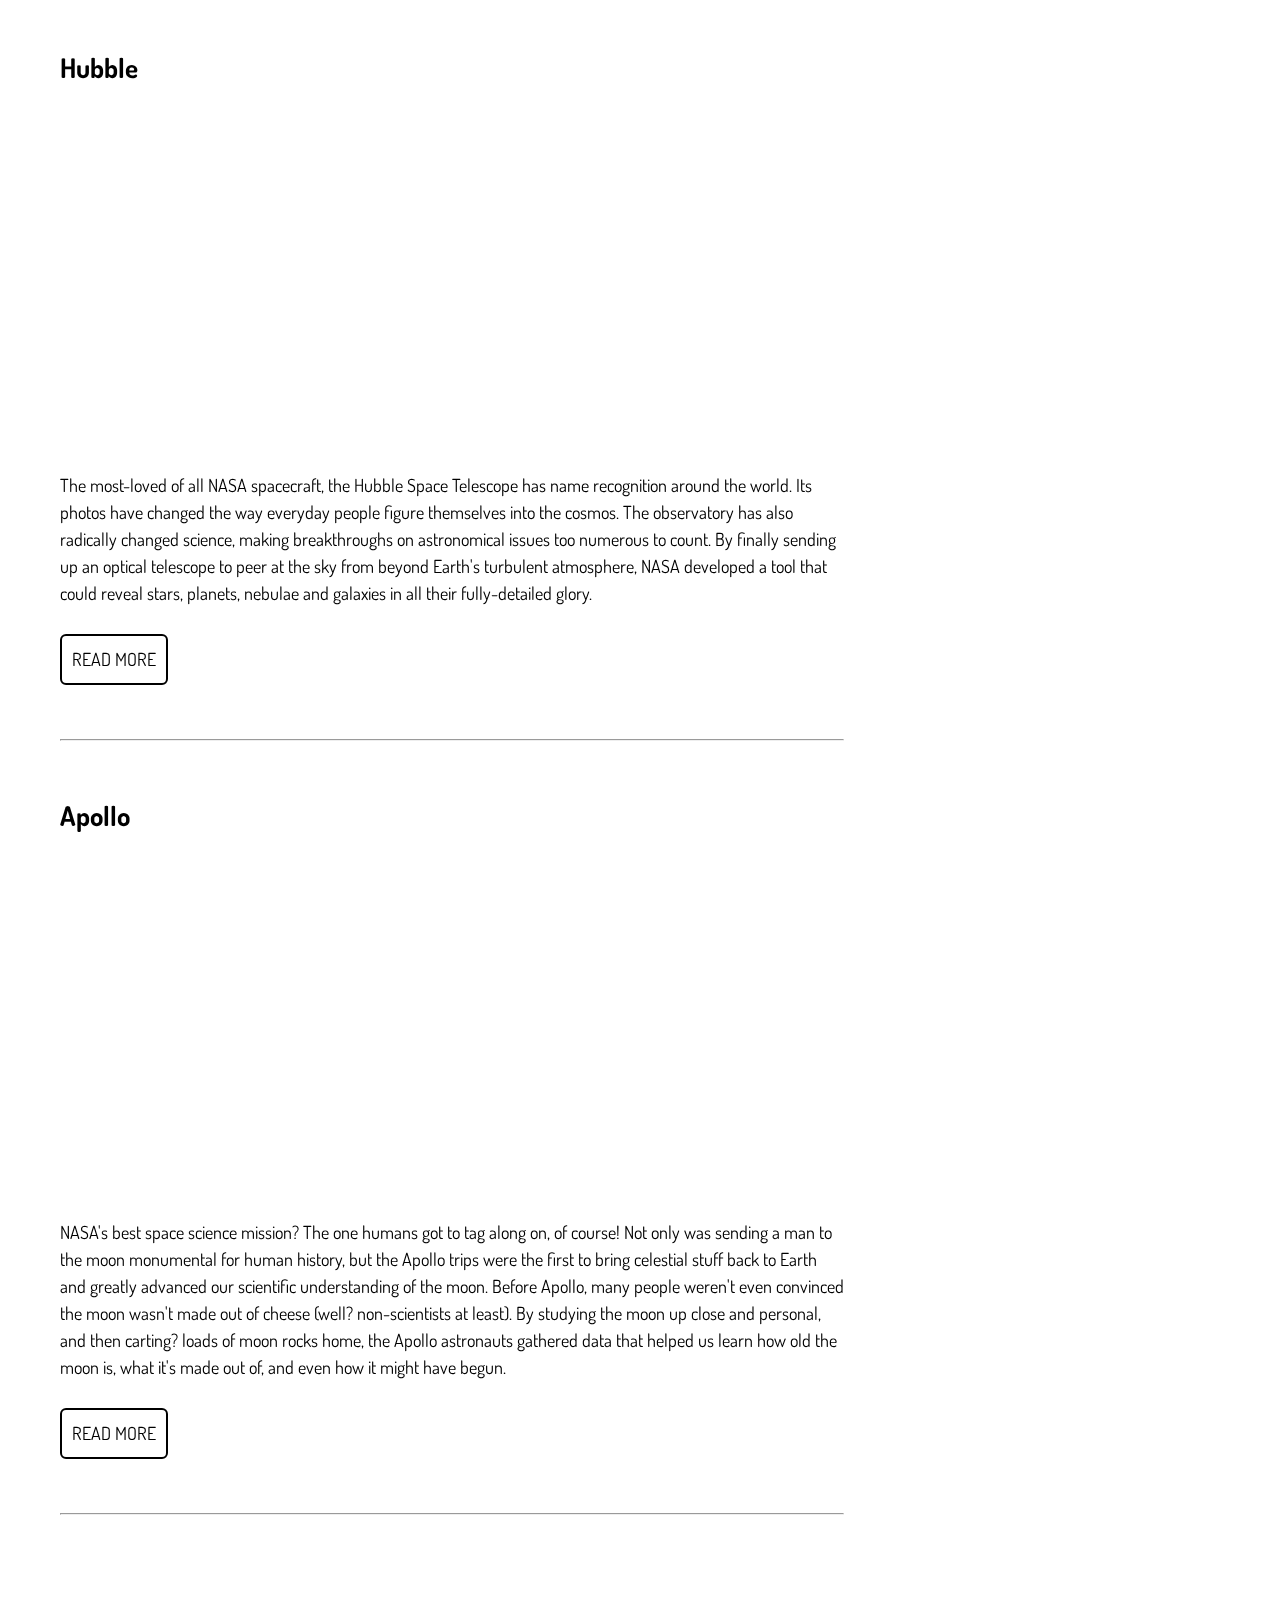
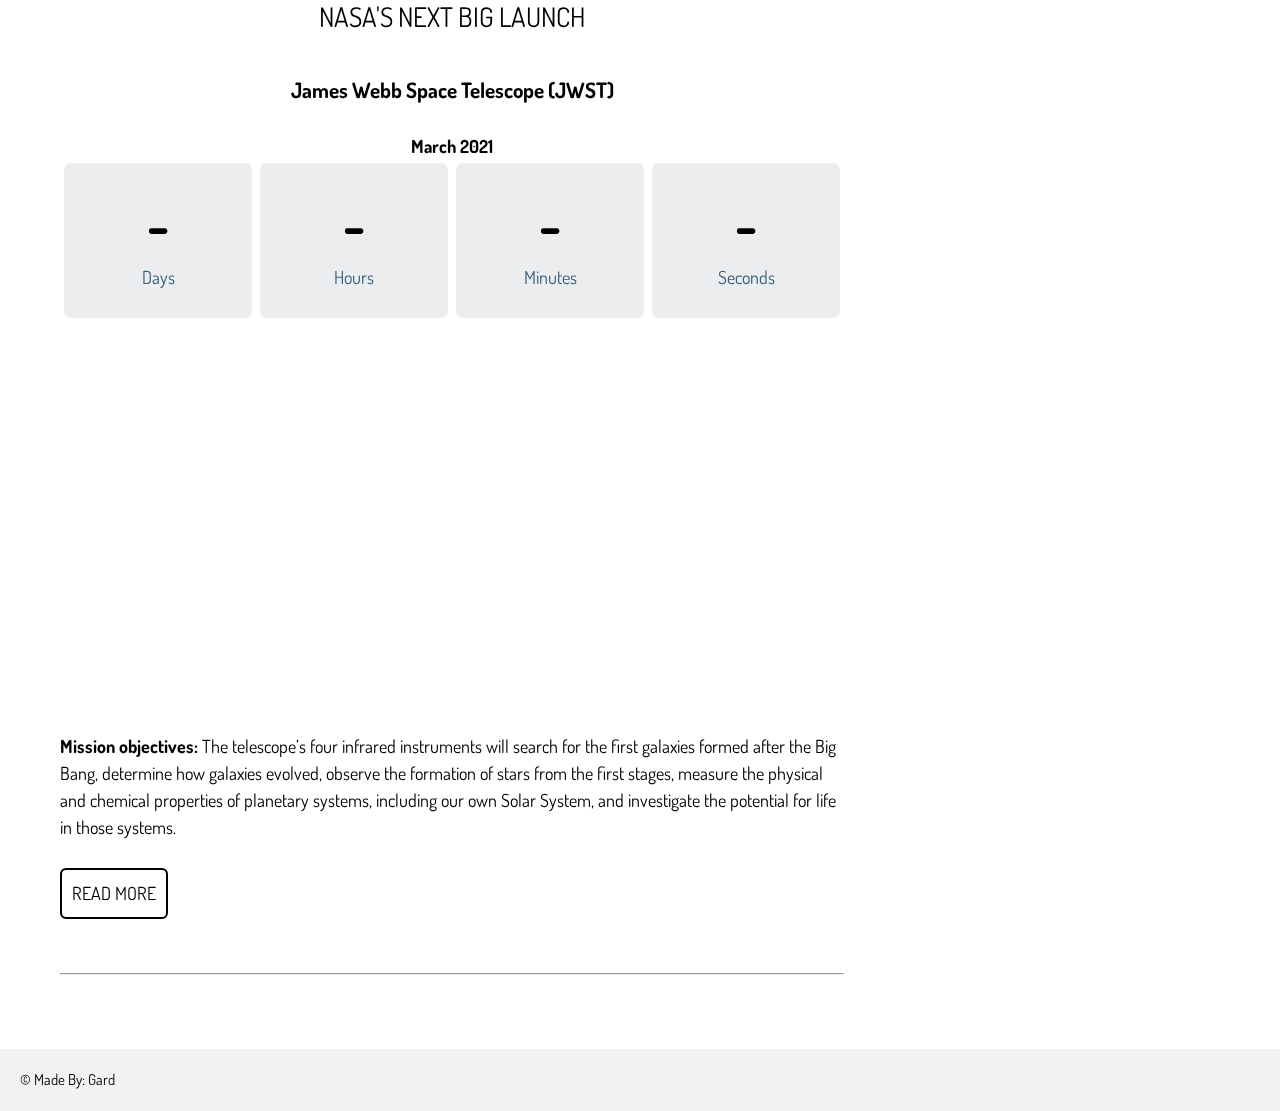
==== commit 05369dbb: "asdasd" ====
--- a/missions.html
+++ b/missions.html
@@ -14,11 +14,11 @@
 </head>
 <body>
     <!--Navbar-->
-        <nav class="navbar">
+        <nav class="navbar stroke">
                 <span class="navbar-toggle" id="js-navbar-toggle">
                     <i class="fas fa-bars"></i>
                 </span>
-                <a href="#" class="logo"><img src="bilder/logo.png" style="height: 50px; width: 70px;"></a>
+                <a href="#" class="logo"><img src="bilder/logo.png" style="height: 50px; width: 70px;" alt="nasa_logo"></a>
                 <ul class="main-nav" id="js-menu">
                     <li>
                         <a href="index.html" class="nav-links">Home</a>
@@ -29,14 +29,25 @@
                     <li>
                         <a href="timeline.html" class="nav-links">Historic Timeline</a>
                     </li>
-                    <li>
-                        <a href="#" class="nav-links">Contact</a>
+                    
+                    <li>
+                        <a href="missions.html" class="nav-links">Missions</a>
                     </li>
                     <li>
-                        <a href="" class="nav-links">Missions</a>
-                    </li>
+                      <a href="picday.html" class="nav-links">Mars Rover</a>
+                  </li>
+                  <li>
+                      <a href="live.html" class="nav-links">Live</a>
+                  </li>
+                  <li>
+                      <a href="api.html" class="nav-links">In-Space</a>
+                  </li>
+                  <li>
+                      <a href="contact.html" class="nav-links">Contact</a>
+                  </li>
                 </ul>
             </nav>
+            
 
             <!--sidenav-->
 
@@ -59,10 +70,10 @@
                                     <br><br><hr>
 
                                     <h2 id="pioneer">Pioneer</h2><br>  
-                                    <iframe width="100%" height="350px;" src="https://www.youtube.com/embed/pKQG_kYLL0Y" frameborder="0" allow="accelerometer; autoplay; encrypted-media; gyroscope; picture-in-picture" allowfullscreen></iframe>
+                                    <iframe src="https://www.youtube.com/embed/pKQG_kYLL0Y" allow="accelerometer; autoplay; encrypted-media; gyroscope; picture-in-picture" allowfullscreen></iframe>
                                     
                                   <br>
-                                  <p>Pioneer 10 and Pioneer 11, launched in 1972 and 1973, respectively, were the first spacecraft to visit the solar system's most photogenic gas giants, Jupiter and Saturn. Pioneer 10 was the first probe to travel through the solar system's asteroid belt, a field of orbiting rocks between Mars and Jupiter. Then about a year-and-a-half after its launch, the spacecraft made the first flyby of the planet Jupiter. It took stunning up-close photos of the Great Red Spot and the wide swaths of red that band the planet. About a year later, Pioneer 11 flew by Jupiter, and then moved on to Saturn, where it discovered a couple of previously unknown small moons around the planet, and a new ring. 
+                                  <p class="pmission">Pioneer 10 and Pioneer 11, launched in 1972 and 1973, respectively, were the first spacecraft to visit the solar system's most photogenic gas giants, Jupiter and Saturn. Pioneer 10 was the first probe to travel through the solar system's asteroid belt, a field of orbiting rocks between Mars and Jupiter. Then about a year-and-a-half after its launch, the spacecraft made the first flyby of the planet Jupiter. It took stunning up-close photos of the Great Red Spot and the wide swaths of red that band the planet. About a year later, Pioneer 11 flew by Jupiter, and then moved on to Saturn, where it discovered a couple of previously unknown small moons around the planet, and a new ring. 
                                       Both probes have stopped sending data, and are continuing out on their one-way voyages beyond the solar system.</p>
                                       <br>
                                       <div>
@@ -78,10 +89,11 @@
 
                                         </div>
                                         </div>     
+                                        
                                       <br><br><hr><br><br>
                                    
                                       <h2 id="voyager">Voyager</h2><br>
-                                      <iframe width="100%;" height="350" src="https://www.youtube.com/embed/MGPM58S5Njg" frameborder="0" allow="accelerometer; autoplay; encrypted-media; gyroscope; picture-in-picture" allowfullscreen></iframe>
+                                      <iframe src="https://www.youtube.com/embed/MGPM58S5Njg"  allow="accelerometer; autoplay; encrypted-media; gyroscope; picture-in-picture" allowfullscreen></iframe>
                                     <br>
                                     <p>Shortly after the Pioneers made their flybys, the Voyager 1 and Voyager 2 probes followed. They made many important discoveries about Jupiter and Saturn, including rings around Jupiter and the presence of volcanism on Jupiter's moon, Io. Voyager went on to make the first flybys of Uranus, where it discovered 10 new moons, and Neptune, where it found that Neptune actually weighs less than astronomers thought. Both Voyager crafts have enough power to keep transmitting radio signals until at least 2025, and are now exploring the very edge of the solar system and beginning of interstellar space. Voyager 2 is currently the farthest man-made object from Earth, 
                                         at more than a hundred times the distance from the Earth to the sun, and more than twice as far as Pluto.</p>
@@ -103,7 +115,7 @@
                                       <br><br><hr><br><br>
                                       
                                       <h2 id="wmap">WMAP</h2><br>
-                                      <iframe width="100%;" height="350" src="https://www.youtube.com/embed/cnE4oYcCw8g" frameborder="0" allow="accelerometer; autoplay; encrypted-media; gyroscope; picture-in-picture" allowfullscreen></iframe>
+                                      <iframe src="https://www.youtube.com/embed/cnE4oYcCw8g" allow="accelerometer; autoplay; encrypted-media; gyroscope; picture-in-picture" allowfullscreen></iframe>
                                         <br>
                                         <p>The Wilkinson Microwave Anisotropy Probe (WMAP), launched in 2001, may not be as well-known, but it measures with unprecedented accuracy the temperature of the radiation left over from the Big Bang. By mapping out the fluctuations in the so-called cosmic microwave background radiation, the spacecraft has heralded a leap forward in cosmological theories about the nature and origin of the universe. Among other revelations, the data from WMAP revealed a much more precise estimate for the age of the universe ? 13.7 billion years ? and confirmed that about 95 percent of it is 
                                             composed of poorly understood things called dark matter and dark energy.</p>
@@ -124,7 +136,7 @@
                                       <br><br><hr><br><br>
                                             
                                             <h2 id="spitzer">Spitzer</h2><br>
-                                            <iframe width="100%;" height="350" src="https://www.youtube.com/embed/vglkIIFQZWI" frameborder="0" allow="accelerometer; autoplay; encrypted-media; gyroscope; picture-in-picture" allowfullscreen></iframe><br>
+                                            <iframe src="https://www.youtube.com/embed/vglkIIFQZWI" allow="accelerometer; autoplay; encrypted-media; gyroscope; picture-in-picture" allowfullscreen></iframe><br>
                                             <p>Another spacecraft with a profound effect on cosmology and astrophysics is the Spitzer Space Telescope, which observed the heavens through infrared light. This light, which has a longer wavelength than visual light, is mostly blocked by Earth's atmosphere. In addition to taking gorgeous photos of galaxies, nebulae and stars, the telescope has made numerous groundbreaking scientific discoveries. In 2005 Spitzer became the first telescope to detect light from extrasolar planets (most of these distant worlds are detected only through secondary, gravitational effects on their suns). In another observation, astronomers think the telescope may have even captured light from some of the first stars born in the universe.</p>
                                             <br>
                                       <div>
@@ -144,7 +156,7 @@
                                       <br><br><hr><br><br>
 
                                             <h2 id="spirit">Spirit & Opportunity</h2><br>
-                                            <iframe width="100%;" height="350" src="https://www.youtube.com/embed/6t3IARmIdOI" frameborder="0" allow="accelerometer; autoplay; encrypted-media; gyroscope; picture-in-picture" allowfullscreen></iframe>
+                                            <iframe src="https://www.youtube.com/embed/6t3IARmIdOI" allow="accelerometer; autoplay; encrypted-media; gyroscope; picture-in-picture" allowfullscreen></iframe>
                                             <br>
                                             <p>Intended for just a 90-day mission, these workhorse Mars rovers have far outdone themselves, and are still chugging away on the red planet more than five years after landing. Spirit and Opportunity, the twin Mars Exploration Rovers, landed on opposite sides of the planet in January 2004. Since then, they have been traveling all over the surface, poking into craters and roving over unexplored hills. Among their major finds is evidence that the surface of Mars once had liquid water. (A tip of the hat to Sojourner rover, which brought full-color close-ups of Mars in 1997, just as the Internet was becoming wildly popular, thereby earning a special place in the hearts of millions who enjoyed unprecedented access to NASA mission photos.)</p>
                                             <br>
@@ -165,7 +177,7 @@
                                       <br><br><hr><br><br>
 
                                             <h2 id="cassini">Cassini-Huygens</h2><br>
-                                            <iframe width="100%;" height="350" src="https://www.youtube.com/embed/68vxYRAony8" frameborder="0" allow="accelerometer; autoplay; encrypted-media; gyroscope; picture-in-picture" allowfullscreen></iframe><br>
+                                            <iframe src="https://www.youtube.com/embed/68vxYRAony8" allow="accelerometer; autoplay; encrypted-media; gyroscope; picture-in-picture" allowfullscreen></iframe><br>
                                             <p>This joint NASA/ESA spacecraft, launched in 1997, reached its destination, Saturn, in 2004. Since then it has been in orbit around the ringed world, taking one stunning snapshot after another of the planets rings, moons and weather. The Hugyens probe separated from Cassini and made a special trip to the moon Titan, where it descended through the atmosphere and landed on solid ground in 2005. Though previous spacecraft have visited Saturn, Cassini is the first to orbit it and study the system in detail.</p>
                                             <br>
                                       <div>
@@ -185,7 +197,7 @@
                                       <br><br><hr><br><br>
 
                                             <h2 id="chandra">Chandra</h2><br>
-                                            <iframe width="100%;" height="350" src="https://www.youtube.com/embed/WJq_0ojsHq8" frameborder="0" allow="accelerometer; autoplay; encrypted-media; gyroscope; picture-in-picture" allowfullscreen></iframe><br>
+                                            <iframe src="https://www.youtube.com/embed/WJq_0ojsHq8" allow="accelerometer; autoplay; encrypted-media; gyroscope; picture-in-picture" allowfullscreen></iframe><br>
                                             <p>Since 1999, the Chandra X-ray Observatory has been scanning the skies in X-ray light, looking at some of the most distant and bizarre astronomical events. Because Earth's pesky atmosphere blocks out most X-rays, astronomers couldn't view the universe in this high-energy, short-wavelength light until they sent Chandra up to space. The observatory has such high-resolution mirrors, it can see X-ray sources 100 times fainter than any previous X-ray telescope. Among other firsts, Chandra showed scientists the first glimpse of the crushed star left over after a supernova when it observed the remnant Cassiopeia A.</p>
                                             <br>
                                             <div>
@@ -205,7 +217,7 @@
                                             <br><br><hr><br><br>
 
                                             <h2 id="viking">Viking</h2><br>
-                                            <iframe width="100%;" height="350" src="https://www.youtube.com/embed/2omjPrRxJBk" frameborder="0" allow="accelerometer; autoplay; encrypted-media; gyroscope; picture-in-picture" allowfullscreen></iframe><br>
+                                            <iframe src="https://www.youtube.com/embed/2omjPrRxJBk" allow="accelerometer; autoplay; encrypted-media; gyroscope; picture-in-picture" allowfullscreen></iframe><br>
                                             <p>When NASA's Viking 1 probe touched-down on Mars in July 1976, it was the first time a man-made object had soft-landed on the red planet. (Though the Soviet Mars 2 and 3 probes did land on the surface, they failed upon landing). The Viking 1 lander also holds the title of longest-running Mars surface mission, with a total duration of 6 years and 116 days. The spacecraft also sent the first color pictures back from the Martian surface, showing us what that mysterious red dot looks like from the ground for the first time.</p>
                                             <br>
                                       <div>
@@ -225,7 +237,7 @@
                                       <br><br><hr><br><br>
 
                                             <h2 id="hubble">Hubble</h2><br>
-                                            <iframe width="100%;" height="350" src="https://www.youtube.com/embed/GTWeA_1zyLw" frameborder="0" allow="accelerometer; autoplay; encrypted-media; gyroscope; picture-in-picture" allowfullscreen></iframe><br>
+                                            <iframe src="https://www.youtube.com/embed/GTWeA_1zyLw" allow="accelerometer; autoplay; encrypted-media; gyroscope; picture-in-picture" allowfullscreen></iframe><br>
                                             <p>The most-loved of all NASA spacecraft, the Hubble Space Telescope has name recognition around the world. Its photos have changed the way everyday people figure themselves into the cosmos. The observatory has also radically changed science, making breakthroughs on astronomical issues too numerous to count. By finally sending up an optical telescope to peer at the sky from beyond Earth's turbulent atmosphere, NASA developed a tool that could reveal stars, planets, nebulae and galaxies in all their fully-detailed glory.</p>
                                             <br>
                                             <div>
@@ -244,7 +256,7 @@
                                             <br><br><hr><br><br>
 
                                             <h2 id="apollo">Apollo</h2><br>
-                                            <iframe width="100%;" height="350" src="https://www.youtube.com/embed/1e2AnpbGLqw" frameborder="0" allow="accelerometer; autoplay; encrypted-media; gyroscope; picture-in-picture" allowfullscreen></iframe><br>
+                                            <iframe src="https://www.youtube.com/embed/1e2AnpbGLqw" allow="accelerometer; autoplay; encrypted-media; gyroscope; picture-in-picture" allowfullscreen></iframe><br>
                                             <p>NASA's best space science mission? The one humans got to tag along on, of course! Not only was sending a man to the moon monumental for human history, but the Apollo trips were the first to bring celestial stuff back to Earth and greatly advanced our scientific understanding of the moon. Before Apollo, many people weren't even convinced the moon wasn't made out of cheese (well? non-scientists at least). By studying the moon up close and personal, and then carting? loads of moon rocks home, the Apollo astronauts gathered data that helped us learn how old the moon is, what it's made out of, and even how it might have begun.</p>
                                             <br>
                                       <div>
@@ -262,6 +274,53 @@
                                       
                                     </div>
                                             <br><br><hr><br><br><br>
+
+                                            <div id="container-clock">
+                                              <h1 id="cdheader">NASA's Next Big Launch</h1>
+                                              <br>
+                                              <h3>James Webb Space Telescope (JWST)</h3><br>
+                                              <p><b>March 2021</b></p>
+                                              <div id="cdtimer">
+                                                <div class="cdbox">
+                                                  <div id="days" class="cdvalue">-</div>
+                                                  <div class="cdlabel">Days</div>
+                                                </div>
+                                                <div class="cdbox">
+                                                  <div id="hours" class="cdvalue">-</div>
+                                                  <div class="cdlabel">Hours</div>
+                                                </div>
+                                                <div class="cdbox">
+                                                  <div id="minutes" class="cdvalue">-</div>
+                                                  <div class="cdlabel">Minutes</div>
+                                                </div>
+                                                <div class="cdbox">
+                                                  <div id="seconds" class="cdvalue">-</div>
+                                                  <div class="cdlabel">Seconds</div>
+                                                </div>
+                                              </div>
+                                            </div>
+                                            <br><br>
+                                            <iframe src="https://www.youtube.com/embed/fuQbCLHDbpg" allow="accelerometer; autoplay; encrypted-media; gyroscope; picture-in-picture" allowfullscreen></iframe>
+                                            <br>
+                                            <p><b>Mission objectives: </b> The telescope’s four infrared instruments will search for the first galaxies formed after the Big Bang, determine how galaxies evolved, observe the formation of stars from the first stages, measure the physical and chemical properties of planetary systems, including our own Solar System, and investigate the potential for life in those systems.</p>
+                                            <br>
+                                            <div>
+                                              <a class="btn2" href="https://www.nasa.gov/mission_pages/apollo/missions/index.html" target="_blank" onclick="yourFunction(); return false">Read more</a>
+                                          <div class="iconsmissions">
+                                                  <a href="#/"><i class="fab fa-facebook"></i></a>
+                                                 <a href="#/"><i class="fab fa-twitter-square"></i></a>
+                                                  <a href="#/"><i class="fab fa-linkedin"></i></a>
+                                                  <a href="#/"><i class="fab fa-github-square"></i></a>
+                                                  <a href="#/"><i class="fab fa-instagram"></i></a>
+                                                  <a href="#/"><i class="fab fa-google"></i></a>
+                                                  <a href="#/"><i class="fab fa-pinterest"></i></a>
+  
+                                          </div>
+                                        
+                                      </div>
+
+                                            <br><br><hr><br><br>
+                                        
 
                                         </article>
                               <aside>
@@ -315,6 +374,18 @@
                   <i class="fab fa-github-square"></i>
                 </a>
               </li>
+              <li>
+                  <a href="#/"><i class="fab fa-instagram"></i></a>
+                </li>
+                <li>
+                    <a href="#/"><i class="fab fa-google"></i></a>
+                  </li>
+                  <li>
+                      <a href="#/"><i class="fab fa-pinterest"></i></a>
+                    </li>
+                    <li>
+                        <a href="#/"><i class="fab fa-youtube"></i></a>
+                      </li>
             </ul>
           </footer>
 
--- a/css/style.css
+++ b/css/style.css
@@ -95,12 +95,13 @@
   justify-content: center;
   flex-grow: 1;
   min-height: 350px;
-  background-image: url(https://cdn.wallpapersafari.com/97/47/Cu0SnF.jpg);
+  background-image: url(https://fsmedia.imgix.net/13/55/e6/4b/3d21/429c/814c/41490d07aa7d/moon-landing.jpeg?rect=0%2C238%2C3369%2C1683&auto=format%2Ccompress&dpr=2&w=650);
   background-size: cover;
   background-repeat: no-repeat;
-  
+  background-position: center;
   width: 100%;
   height: auto;
+  
 
 }
 
@@ -161,6 +162,38 @@
       transition: all 0.4s ease 0s;
       }
 
+      /* stroke */
+nav.stroke ul li a,
+nav.fill ul li a {
+  position: relative;
+}
+nav.stroke ul li a:after,
+nav.fill ul li a:after {
+  position: absolute;
+  bottom: 0;
+  left: 0;
+  right: 0;
+  margin: auto;
+  width: 0%;
+  content: '.';
+  color: transparent;
+  background: black;
+  height: 1px;
+ 
+}
+nav.stroke ul li a:hover:after {
+  width: 100%;
+}
+
+nav ul li a,
+nav ul li a:after,
+nav ul li a:before {
+  transition: all .5s;
+}
+nav ul li a:hover {
+  color: black;
+}
+
       
 
 
@@ -183,6 +216,17 @@
 
   
 }
+
+img {
+  object-fit: cover;
+}
+
+.logo img {
+  object-fit: scale-down;
+}
+
+
+
 
 @media screen and (min-width: 768px) {
   .navbar {
@@ -191,6 +235,9 @@
       padding-bottom: 0;
       height: 70px;
       align-items: center;
+      
+      
+      
   }
 
   .main-nav {
@@ -209,7 +256,8 @@
   }
 
   .logo {
-      margin-top: 0;
+      margin-left: 10px;
+      
   }
 
   .navbar-toggle {
@@ -219,7 +267,7 @@
   .logo:hover,
   .nav-links:hover {
       color: black;
-      text-decoration: underline;
+      
   }
   body {
     font-size: 18px;
--- a/css/missions.css
+++ b/css/missions.css
@@ -97,6 +97,56 @@
 				font-size: 20px;
 				padding: 2px;
 			}
+
+			h1#cdheader {
+				margin-bottom: 0.4em;
+				font-size: 1.5em;
+				font-weight: normal;
+				
+				text-transform: uppercase;
+			}
+			#container-clock {
+				
+				text-align: center;
+			}
+			#cdtimer {
+				text-align: center;
+				display: flex;
+				justify-content: center;
+			}
+			.cdbox, .cdmessage {
+				width: 100%;
+				background: #ecedee;
+				padding: 0.5em;
+				margin: 0.2em;
+				border-radius: 0.4em;
+			}
+			.cdvalue {
+				font-size: 3em;
+				font-weight: bold;
+				color: black;
+				margin: 0.2em 0 0 0;
+			}
+			.cdlabel {
+				margin-bottom: 1em;
+				color: #33617a;
+			}
+			.cdmessage{
+				width: 100%;
+				padding: 3em;
+			}
+
+		
+
+			iframe {
+				border: 0;
+				width: 100%;
+				height: 250px;
+			}
+			
+			.pmission {
+				width: 100%;
+			}
 			
 
 
@@ -131,6 +181,16 @@
 
 	h1 {
 		font-size: 34px;
+}
+
+.intro {
+	display: none;
+}
+
+iframe {
+	border: 0;
+	width: 100%;
+	height: 350px;
 }
 }
 
